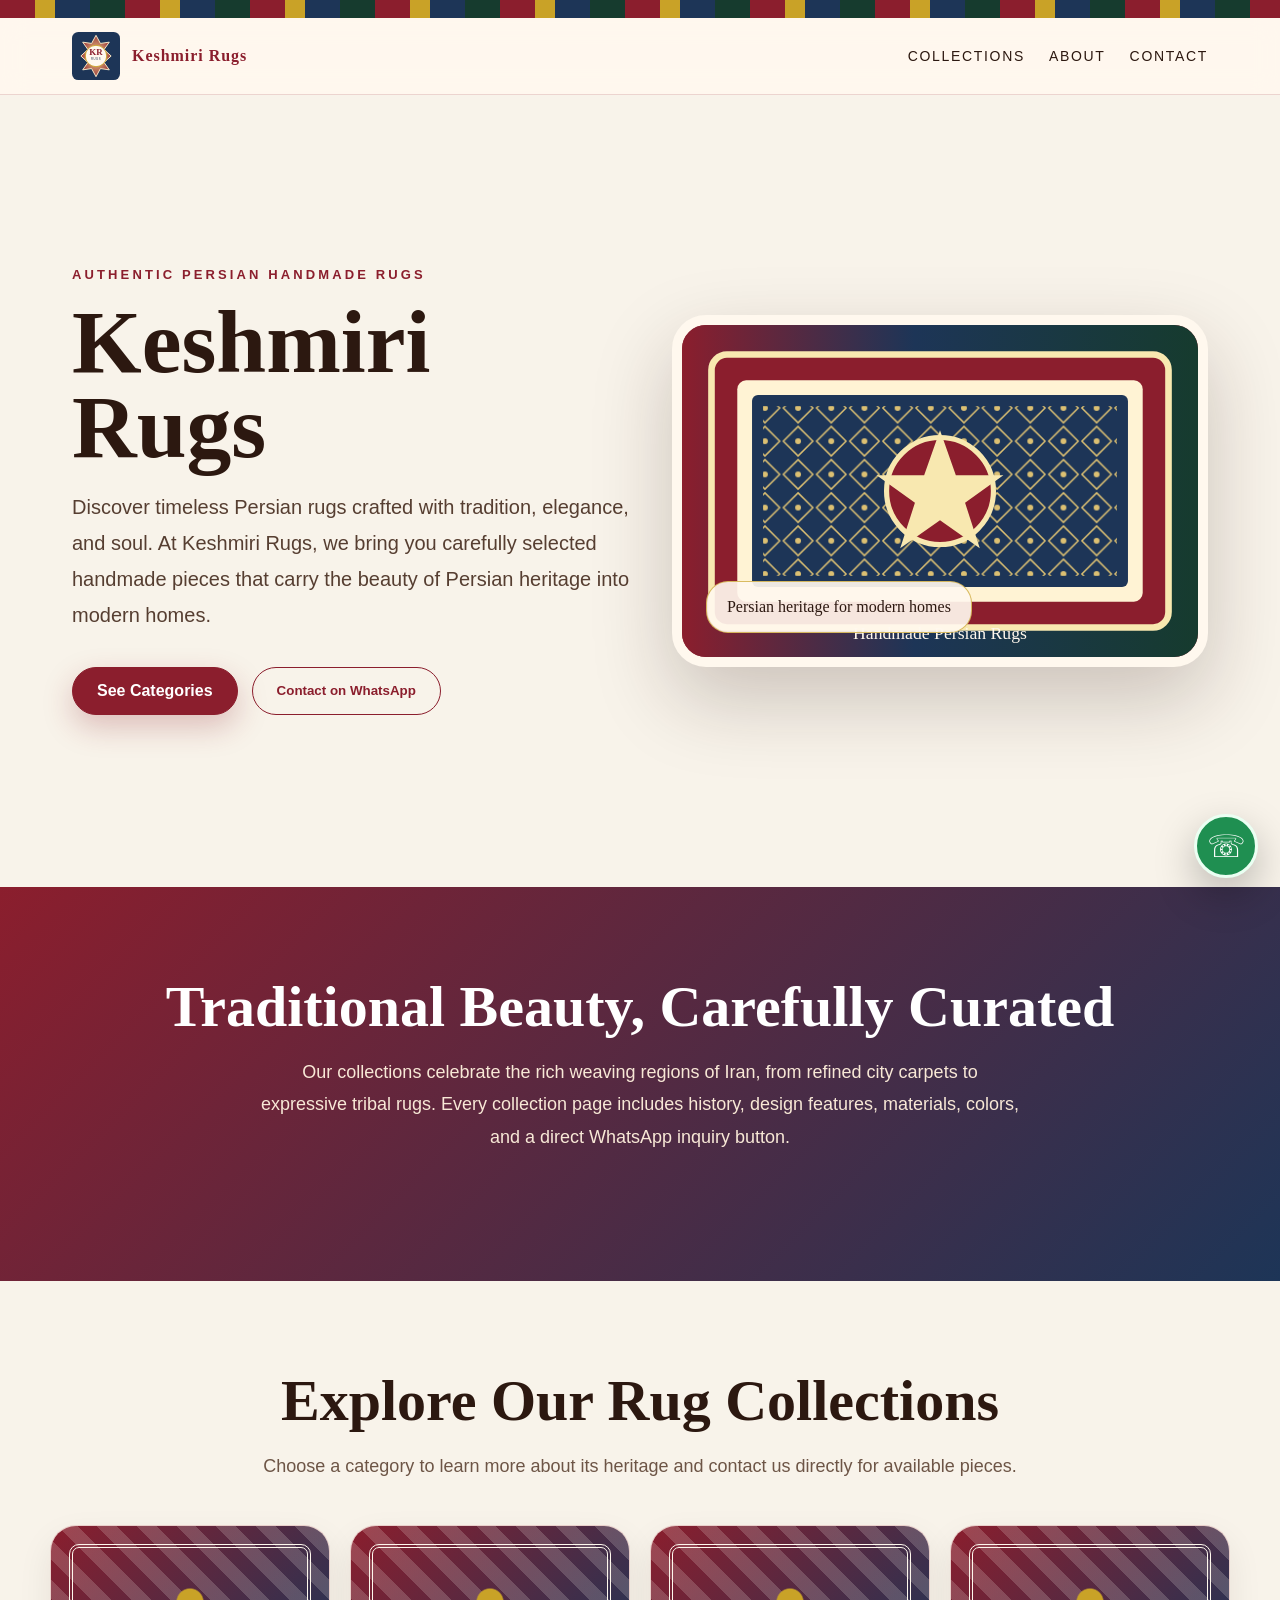
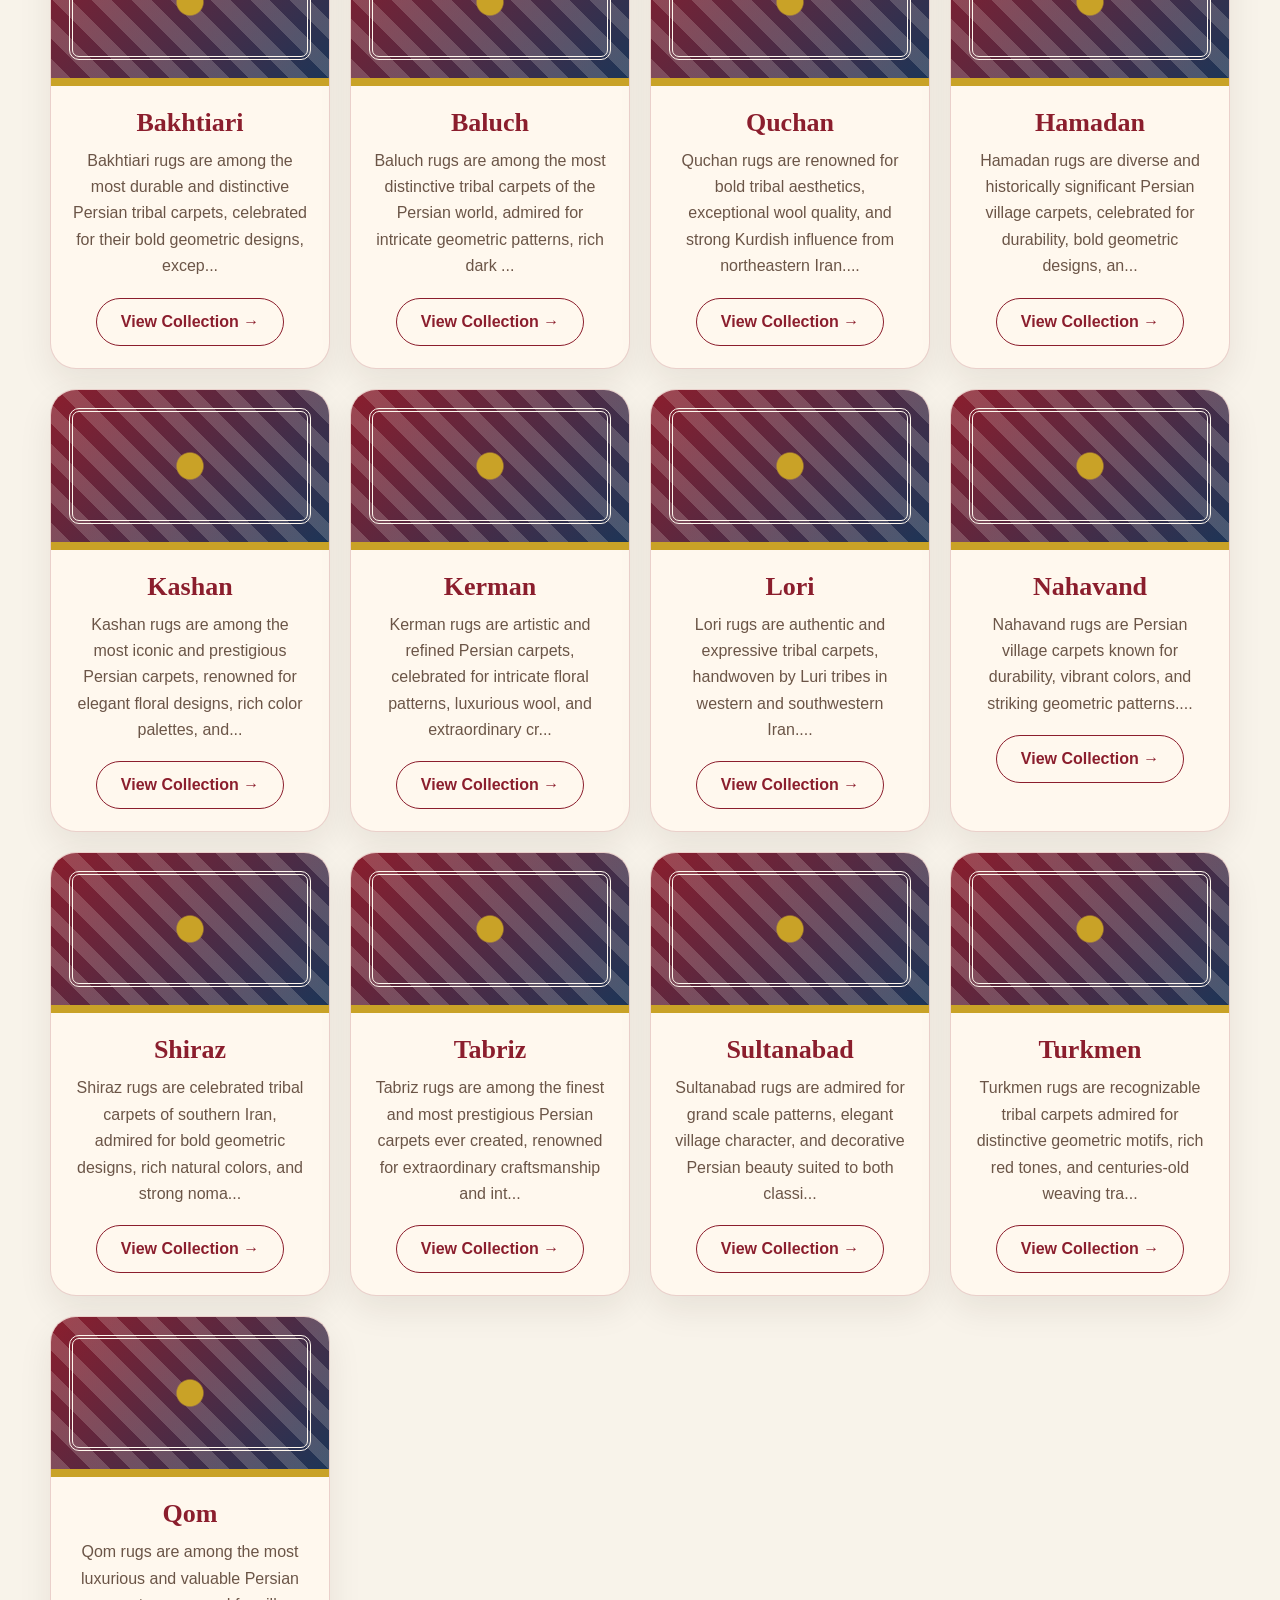
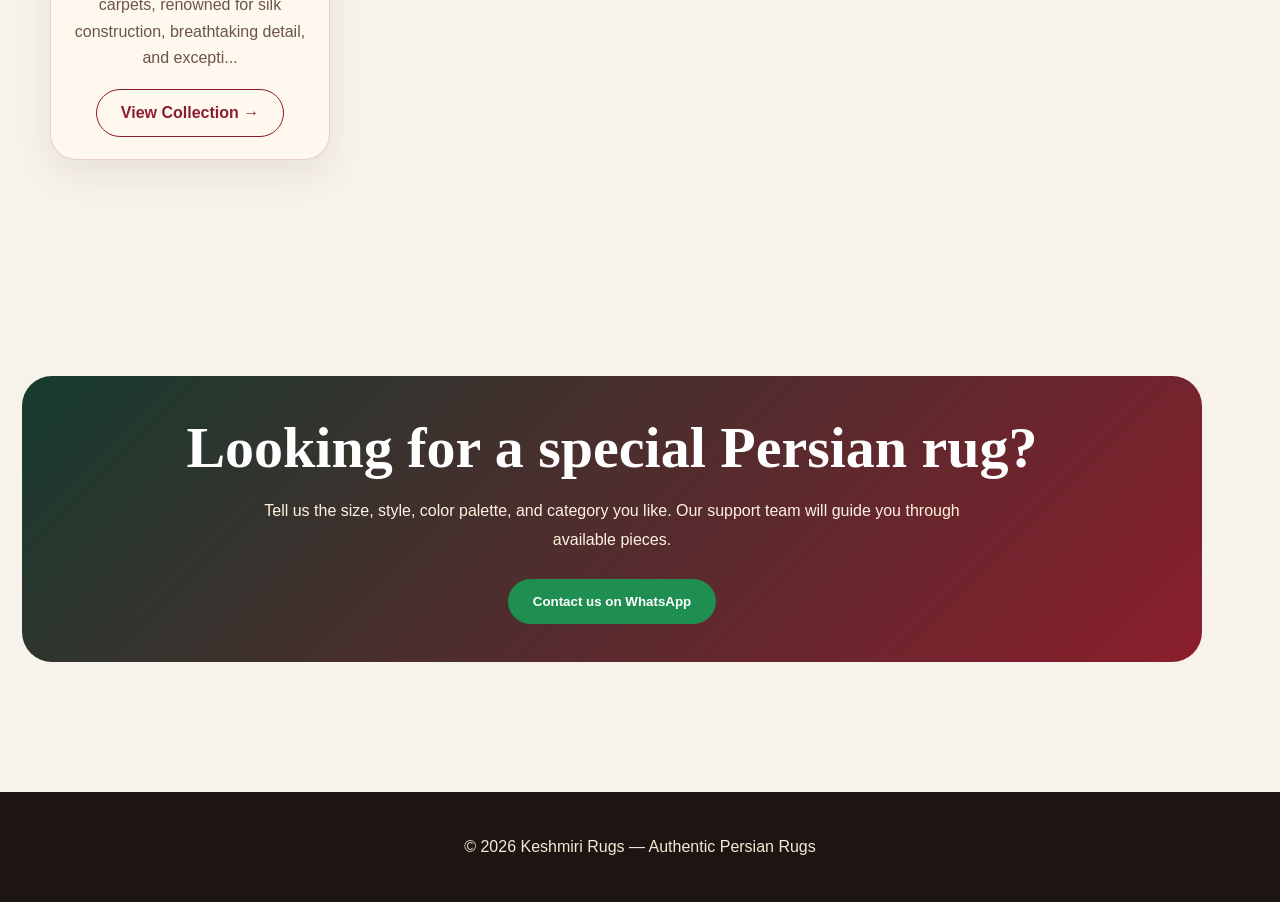
==== index.html @ 1ea9fee5 "Implement V1" ====
<!DOCTYPE html>
<html lang="en">
<head>
  <meta charset="UTF-8"><meta name="viewport" content="width=device-width, initial-scale=1.0">
  <title>Keshmiri Rugs | Authentic Persian Rugs</title>
  <meta name="description" content="Explore authentic Persian rugs by Keshmiri Rugs. Bakhtiari, Baluch, Quchan, Hamadan, Kashan, Kerman, Lori, Nahavand, Shiraz, Tabriz, Sultanabad, Turkmen and Qom collections.">
  <link rel="stylesheet" href="assets/style.css">
</head>
<body>
  <div class="pattern-strip"></div>
  <header class="topbar">
    <nav class="nav">
      <a class="brand" href="index.html"><img src="assets/logo.svg" alt="Keshmiri Rugs logo"><span>Keshmiri Rugs</span></a>
      <div class="menu"><a href="#collections">Collections</a><a href="#about">About</a><a href="#contact">Contact</a></div>
    </nav>
  </header>
  <main>
    <section class="hero">
      <div>
        <div class="eyebrow">Authentic Persian Handmade Rugs</div>
        <h1>Keshmiri Rugs</h1>
        <p>Discover timeless Persian rugs crafted with tradition, elegance, and soul. At Keshmiri Rugs, we bring you carefully selected handmade pieces that carry the beauty of Persian heritage into modern homes.</p>
        <div class="btns">
          <a class="btn primary" href="#collections">See Categories</a>
          <button class="btn secondary" data-whatsapp data-category="Persian Rugs">Contact on WhatsApp</button>
        </div>
      </div>
      <div class="hero-card">
        <img src="assets/hero-rug.svg" alt="Traditional Persian rug illustration">
        <div class="hero-badge">Persian heritage for modern homes</div>
      </div>
    </section>
    <section class="section dark" id="about">
      <div class="container center">
        <h2>Traditional Beauty, Carefully Curated</h2>
        <p class="lead">Our collections celebrate the rich weaving regions of Iran, from refined city carpets to expressive tribal rugs. Every collection page includes history, design features, materials, colors, and a direct WhatsApp inquiry button.</p>
      </div>
    </section>
    <section class="section" id="collections">
      <div class="container center">
        <h2>Explore Our Rug Collections</h2>
        <p class="lead">Choose a category to learn more about its heritage and contact us directly for available pieces.</p>
        <div class="grid">
          
    <article class="card">
      <div class="rug-thumb"></div>
      <div class="card-body">
        <h3>Bakhtiari</h3>
        <p>Bakhtiari rugs are among the most durable and distinctive Persian tribal carpets, celebrated for their bold geometric designs, excep...</p>
        <a class="btn secondary" href="categories/bakhtiari.html">View Collection →</a>
      </div>
    </article>
    <article class="card">
      <div class="rug-thumb"></div>
      <div class="card-body">
        <h3>Baluch</h3>
        <p>Baluch rugs are among the most distinctive tribal carpets of the Persian world, admired for intricate geometric patterns, rich dark ...</p>
        <a class="btn secondary" href="categories/baluch.html">View Collection →</a>
      </div>
    </article>
    <article class="card">
      <div class="rug-thumb"></div>
      <div class="card-body">
        <h3>Quchan</h3>
        <p>Quchan rugs are renowned for bold tribal aesthetics, exceptional wool quality, and strong Kurdish influence from northeastern Iran....</p>
        <a class="btn secondary" href="categories/quchan.html">View Collection →</a>
      </div>
    </article>
    <article class="card">
      <div class="rug-thumb"></div>
      <div class="card-body">
        <h3>Hamadan</h3>
        <p>Hamadan rugs are diverse and historically significant Persian village carpets, celebrated for durability, bold geometric designs, an...</p>
        <a class="btn secondary" href="categories/hamadan.html">View Collection →</a>
      </div>
    </article>
    <article class="card">
      <div class="rug-thumb"></div>
      <div class="card-body">
        <h3>Kashan</h3>
        <p>Kashan rugs are among the most iconic and prestigious Persian carpets, renowned for elegant floral designs, rich color palettes, and...</p>
        <a class="btn secondary" href="categories/kashan.html">View Collection →</a>
      </div>
    </article>
    <article class="card">
      <div class="rug-thumb"></div>
      <div class="card-body">
        <h3>Kerman</h3>
        <p>Kerman rugs are artistic and refined Persian carpets, celebrated for intricate floral patterns, luxurious wool, and extraordinary cr...</p>
        <a class="btn secondary" href="categories/kerman.html">View Collection →</a>
      </div>
    </article>
    <article class="card">
      <div class="rug-thumb"></div>
      <div class="card-body">
        <h3>Lori</h3>
        <p>Lori rugs are authentic and expressive tribal carpets, handwoven by Luri tribes in western and southwestern Iran....</p>
        <a class="btn secondary" href="categories/lori.html">View Collection →</a>
      </div>
    </article>
    <article class="card">
      <div class="rug-thumb"></div>
      <div class="card-body">
        <h3>Nahavand</h3>
        <p>Nahavand rugs are Persian village carpets known for durability, vibrant colors, and striking geometric patterns....</p>
        <a class="btn secondary" href="categories/nahavand.html">View Collection →</a>
      </div>
    </article>
    <article class="card">
      <div class="rug-thumb"></div>
      <div class="card-body">
        <h3>Shiraz</h3>
        <p>Shiraz rugs are celebrated tribal carpets of southern Iran, admired for bold geometric designs, rich natural colors, and strong noma...</p>
        <a class="btn secondary" href="categories/shiraz.html">View Collection →</a>
      </div>
    </article>
    <article class="card">
      <div class="rug-thumb"></div>
      <div class="card-body">
        <h3>Tabriz</h3>
        <p>Tabriz rugs are among the finest and most prestigious Persian carpets ever created, renowned for extraordinary craftsmanship and int...</p>
        <a class="btn secondary" href="categories/tabriz.html">View Collection →</a>
      </div>
    </article>
    <article class="card">
      <div class="rug-thumb"></div>
      <div class="card-body">
        <h3>Sultanabad</h3>
        <p>Sultanabad rugs are admired for grand scale patterns, elegant village character, and decorative Persian beauty suited to both classi...</p>
        <a class="btn secondary" href="categories/sultanabad.html">View Collection →</a>
      </div>
    </article>
    <article class="card">
      <div class="rug-thumb"></div>
      <div class="card-body">
        <h3>Turkmen</h3>
        <p>Turkmen rugs are recognizable tribal carpets admired for distinctive geometric motifs, rich red tones, and centuries-old weaving tra...</p>
        <a class="btn secondary" href="categories/turkmen.html">View Collection →</a>
      </div>
    </article>
    <article class="card">
      <div class="rug-thumb"></div>
      <div class="card-body">
        <h3>Qom</h3>
        <p>Qom rugs are among the most luxurious and valuable Persian carpets, renowned for silk construction, breathtaking detail, and excepti...</p>
        <a class="btn secondary" href="categories/qom.html">View Collection →</a>
      </div>
    </article>
        </div>
      </div>
    </section>
    <section class="section" id="contact">
      <div class="container cta">
        <h2>Looking for a special Persian rug?</h2>
        <p>Tell us the size, style, color palette, and category you like. Our support team will guide you through available pieces.</p>
        <button class="btn whatsapp" data-whatsapp data-category="Persian Rugs">Contact us on WhatsApp</button>
      </div>
    </section>
  </main>
  <footer class="footer">© 2026 Keshmiri Rugs — Authentic Persian Rugs</footer>
  <button class="floating-whatsapp" data-whatsapp data-category="Persian Rugs" aria-label="Contact on WhatsApp">☏</button>
  <script src="assets/script.js"></script>
</body>
</html>
---- assets/style.css ----
:root{
  --red:#8b1e2d; --navy:#1d3557; --gold:#c9a227; --ivory:#fff8ee;
  --cream:#f8f3ea; --green:#163b2e; --brown:#2c1810; --muted:#775e4b;
}
*{box-sizing:border-box}
html{scroll-behavior:smooth}
body{margin:0;font-family:Inter,Arial,sans-serif;background:var(--cream);color:var(--brown)}
a{text-decoration:none;color:inherit}
.topbar{position:sticky;top:0;z-index:10;background:rgba(255,248,238,.92);backdrop-filter:blur(12px);border-bottom:1px solid rgba(139,30,45,.16)}
.nav{max-width:1180px;margin:auto;display:flex;align-items:center;justify-content:space-between;padding:14px 22px}
.brand{display:flex;align-items:center;gap:12px;font-family:Georgia,serif;font-weight:700;letter-spacing:.06em;color:var(--red)}
.brand img{width:48px;height:48px}
.menu{display:flex;gap:24px;font-size:14px;text-transform:uppercase;letter-spacing:.12em}
.hero{min-height:88vh;display:grid;grid-template-columns:1.02fr .98fr;gap:42px;align-items:center;max-width:1180px;margin:auto;padding:70px 22px}
.eyebrow{color:var(--red);font-size:13px;font-weight:700;letter-spacing:.24em;text-transform:uppercase}
h1{font-family:Georgia,serif;font-size:clamp(48px,7vw,92px);line-height:.94;margin:18px 0;color:var(--brown)}
.hero p{font-size:20px;line-height:1.8;color:#563e31;max-width:620px}
.hero-card{position:relative;border-radius:34px;overflow:hidden;box-shadow:0 32px 80px rgba(44,24,16,.22);border:10px solid var(--ivory);background:var(--red)}
.hero-card img{display:block;width:100%;height:auto}
.hero-badge{position:absolute;left:24px;bottom:24px;background:rgba(255,248,238,.92);border:1px solid rgba(201,162,39,.7);border-radius:22px;padding:16px 20px;color:var(--brown);font-family:Georgia,serif}
.btns{display:flex;gap:14px;flex-wrap:wrap;margin-top:34px}
.btn{display:inline-flex;align-items:center;justify-content:center;padding:14px 24px;border-radius:999px;font-weight:700;border:1px solid var(--red);transition:.25s;cursor:pointer}
.btn.primary{background:var(--red);color:white;box-shadow:0 12px 30px rgba(139,30,45,.25)}
.btn.secondary{background:transparent;color:var(--red)}
.btn.whatsapp{background:#1f8f51;color:white;border-color:#1f8f51}
.btn:hover{transform:translateY(-2px)}
.section{padding:86px 22px}
.section.dark{background:linear-gradient(135deg,var(--red),var(--navy));color:white}
.container{max-width:1180px;margin:auto}
.center{text-align:center}
h2{font-family:Georgia,serif;font-size:clamp(34px,5vw,58px);margin:0 0 16px}
.lead{font-size:18px;line-height:1.8;color:#6d5546;max-width:760px;margin:0 auto 42px}
.dark .lead{color:#f8e8d6}
.grid{display:grid;grid-template-columns:repeat(4,1fr);gap:20px}
.card{background:var(--ivory);border:1px solid rgba(139,30,45,.18);border-radius:26px;overflow:hidden;box-shadow:0 14px 34px rgba(44,24,16,.08);transition:.25s}
.card:hover{transform:translateY(-5px);box-shadow:0 22px 50px rgba(44,24,16,.14)}
.rug-thumb{height:160px;background:
  radial-gradient(circle at 50% 50%, var(--gold) 0 8%, transparent 9%),
  repeating-linear-gradient(45deg, rgba(255,248,238,.18) 0 14px, transparent 14px 28px),
  linear-gradient(135deg,var(--red),var(--navy));border-bottom:8px solid var(--gold);position:relative}
.rug-thumb:before{content:"";position:absolute;inset:18px;border:4px double var(--ivory);border-radius:10px}
.card-body{padding:22px}
.card h3{font-family:Georgia,serif;font-size:26px;margin:0 0 10px;color:var(--red)}
.card p{color:#6b5547;line-height:1.65;margin:0 0 18px}
.pattern-strip{height:18px;background:repeating-linear-gradient(90deg,var(--red) 0 35px,var(--gold) 35px 55px,var(--navy) 55px 90px,var(--green) 90px 125px)}
.footer{background:#1c1512;color:#f8e8d6;padding:46px 22px;text-align:center}
.page-hero{background:linear-gradient(135deg,rgba(139,30,45,.98),rgba(29,53,87,.96));color:white;padding:70px 22px 50px}
.breadcrumb{font-size:13px;letter-spacing:.13em;text-transform:uppercase;color:#f8d986;margin-bottom:20px}
.page-title{max-width:980px;margin:auto}
.page-title h1{color:white;font-size:clamp(42px,7vw,78px)}
.page-title p{font-size:20px;line-height:1.8;color:#fff0d2}
.content{max-width:980px;margin:50px auto;padding:0 22px}
.info-box{background:var(--ivory);border:1px solid rgba(139,30,45,.18);border-radius:28px;padding:32px;margin-bottom:24px;box-shadow:0 16px 38px rgba(44,24,16,.08)}
.info-box h2{font-size:34px;color:var(--red)}
.info-box p{line-height:1.85;color:#5f493d;font-size:17px}
.info-box ul{columns:2;margin:18px 0 0;padding-left:22px;color:#4f392f;line-height:1.9}
.cta{background:linear-gradient(135deg,var(--green),var(--red));color:white;border-radius:30px;padding:38px;text-align:center;margin:44px 0}
.cta h2{color:white}
.cta p{max-width:720px;margin:0 auto 24px;color:#fff3df;line-height:1.8}
@media(max-width:920px){.hero{grid-template-columns:1fr}.grid{grid-template-columns:repeat(2,1fr)}.menu{display:none}.hero{padding-top:36px}}
@media(max-width:560px){.grid{grid-template-columns:1fr}.info-box ul{columns:1}.nav{padding:10px 16px}.brand img{width:40px;height:40px}}

.floating-whatsapp{position:fixed;right:22px;bottom:22px;z-index:50;width:64px;height:64px;border-radius:50%;background:#1f8f51;color:white;display:flex;align-items:center;justify-content:center;font-size:31px;box-shadow:0 16px 40px rgba(0,0,0,.25);border:3px solid #eafff2;transition:.25s;cursor:pointer}
.floating-whatsapp:hover{transform:translateY(-4px) scale(1.03)}
@media(max-width:560px){.floating-whatsapp{width:58px;height:58px;right:16px;bottom:16px}}
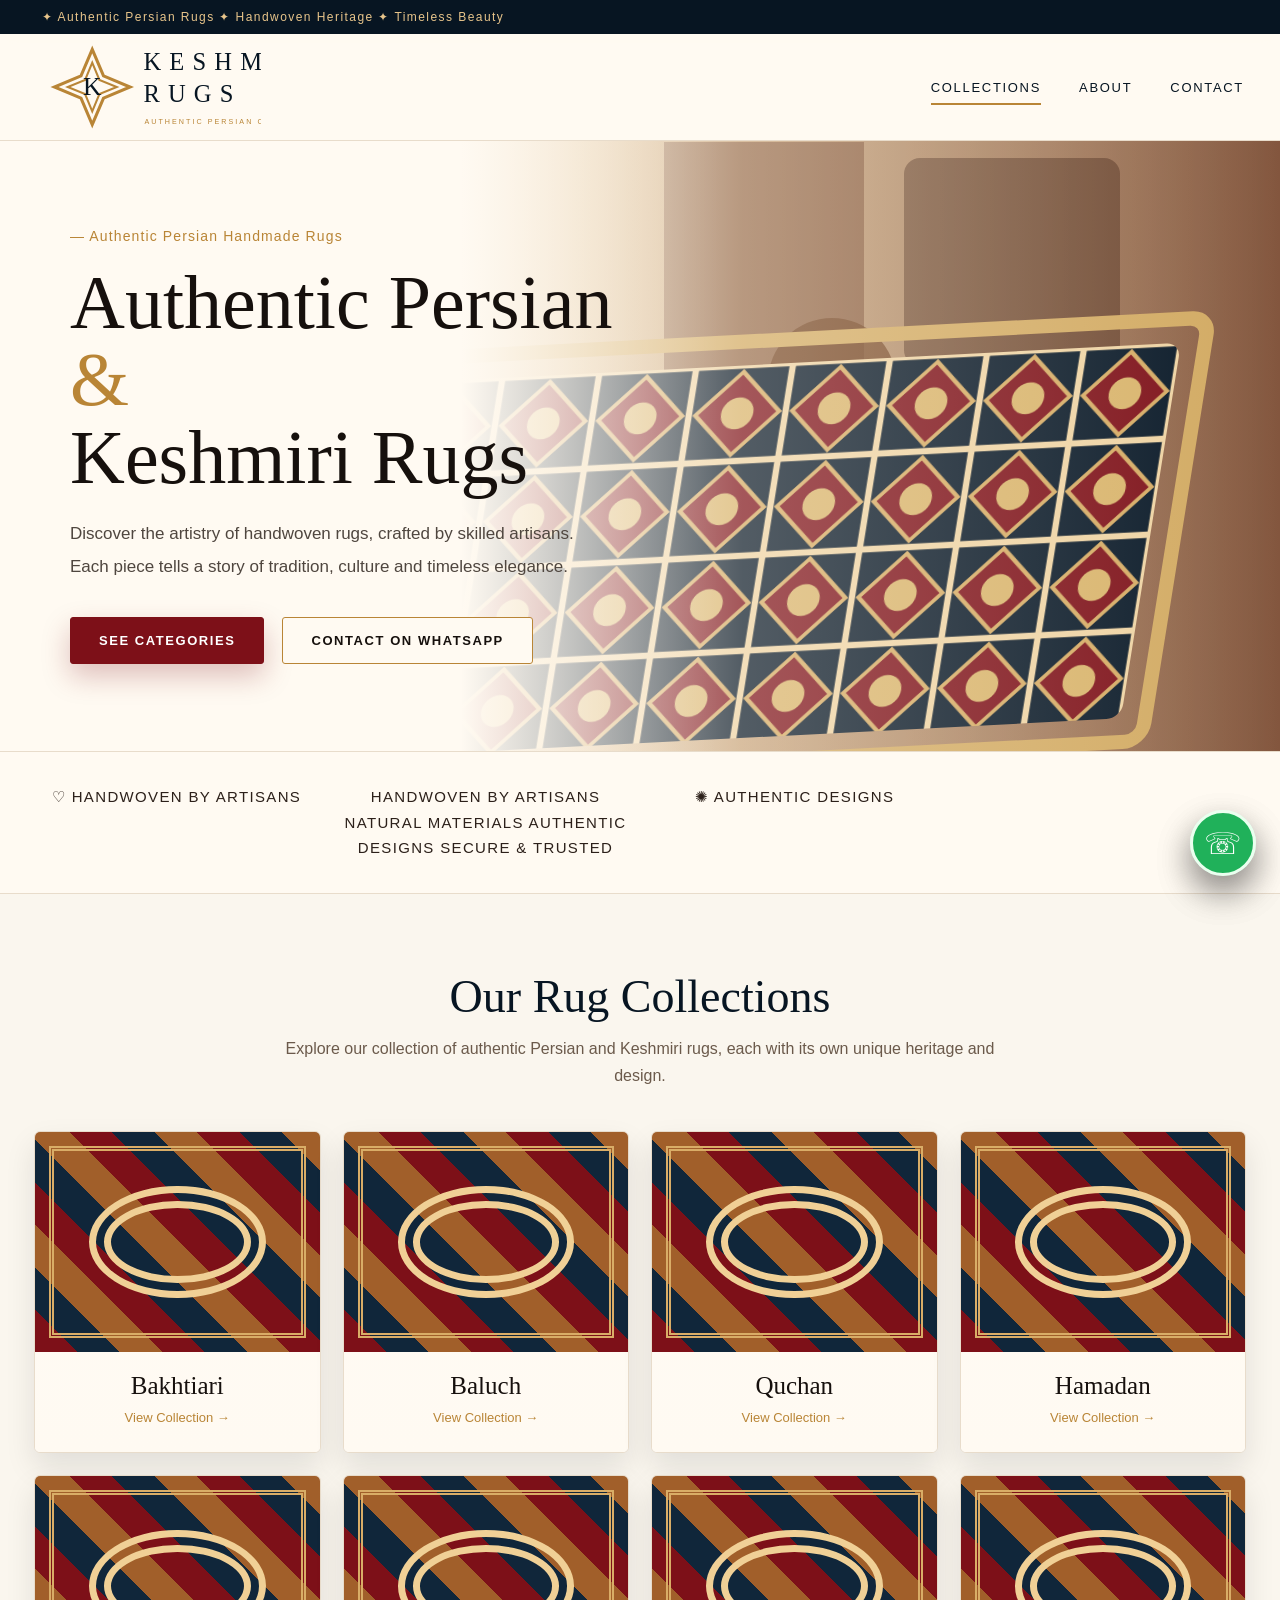
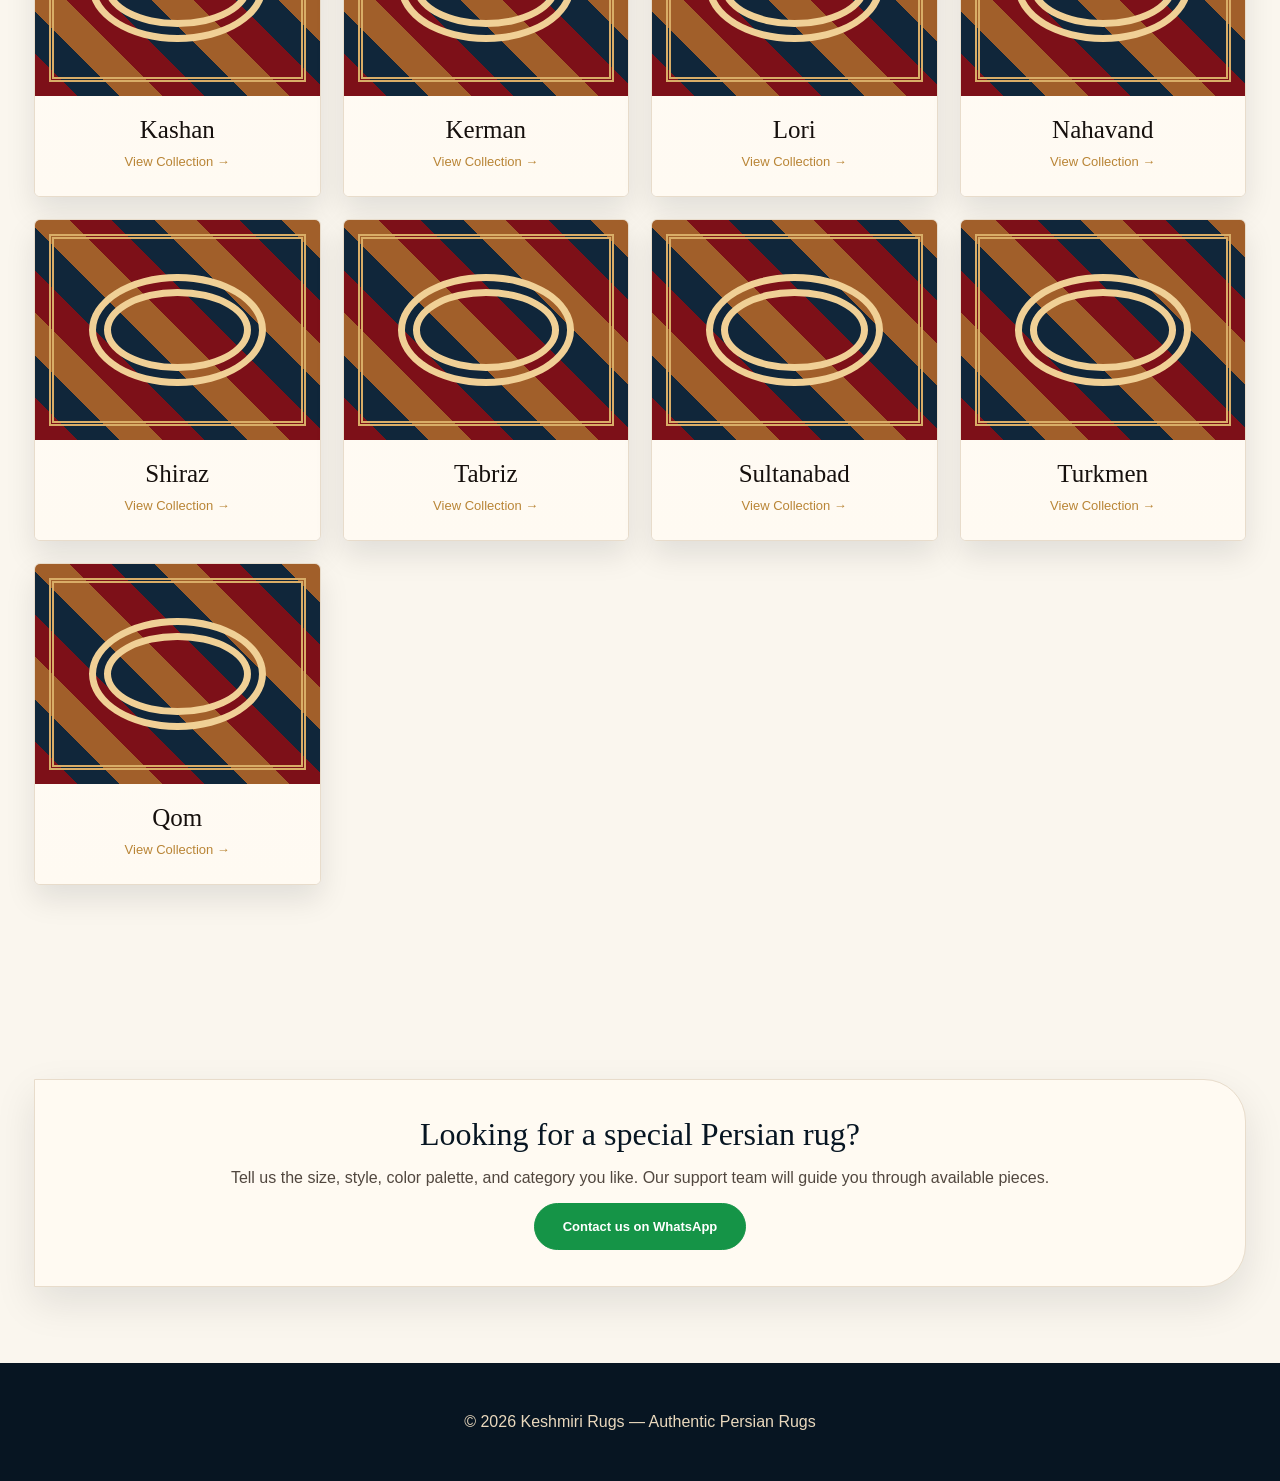
==== commit 58bc71a2: "Implement V2" ====
--- a/index.html
+++ b/index.html
@@ -18,8 +18,8 @@
     <section class="hero">
       <div>
         <div class="eyebrow">Authentic Persian Handmade Rugs</div>
-        <h1>Keshmiri Rugs</h1>
-        <p>Discover timeless Persian rugs crafted with tradition, elegance, and soul. At Keshmiri Rugs, we bring you carefully selected handmade pieces that carry the beauty of Persian heritage into modern homes.</p>
+        <h1>Authentic Persian <span style="color:#b98536">&</span><br>Keshmiri Rugs</h1>
+        <p>Discover the artistry of handwoven rugs, crafted by skilled artisans. Each piece tells a story of tradition, culture and timeless elegance.</p>
         <div class="btns">
           <a class="btn primary" href="#collections">See Categories</a>
           <button class="btn secondary" data-whatsapp data-category="Persian Rugs">Contact on WhatsApp</button>
@@ -32,14 +32,14 @@
     </section>
     <section class="section dark" id="about">
       <div class="container center">
-        <h2>Traditional Beauty, Carefully Curated</h2>
-        <p class="lead">Our collections celebrate the rich weaving regions of Iran, from refined city carpets to expressive tribal rugs. Every collection page includes history, design features, materials, colors, and a direct WhatsApp inquiry button.</p>
+        <h2></h2>
+        <p class="lead">Handwoven by artisans     Natural materials     Authentic designs     Secure & trusted</p>
       </div>
     </section>
     <section class="section" id="collections">
       <div class="container center">
-        <h2>Explore Our Rug Collections</h2>
-        <p class="lead">Choose a category to learn more about its heritage and contact us directly for available pieces.</p>
+        <h2>Our Rug Collections</h2>
+        <p class="lead">Explore our collection of authentic Persian and Keshmiri rugs, each with its own unique heritage and design.</p>
         <div class="grid">
           
     <article class="card">
@@ -157,8 +157,8 @@
       </div>
     </section>
   </main>
+  <button class="floating-whatsapp" data-whatsapp data-category="Persian Rugs" aria-label="Contact on WhatsApp"></button>
   <footer class="footer">© 2026 Keshmiri Rugs — Authentic Persian Rugs</footer>
-  <button class="floating-whatsapp" data-whatsapp data-category="Persian Rugs" aria-label="Contact on WhatsApp">☏</button>
   <script src="assets/script.js"></script>
 </body>
 </html>
--- a/assets/style.css
+++ b/assets/style.css
@@ -1,66 +1,13 @@
 
-:root{
-  --red:#8b1e2d; --navy:#1d3557; --gold:#c9a227; --ivory:#fff8ee;
-  --cream:#f8f3ea; --green:#163b2e; --brown:#2c1810; --muted:#775e4b;
-}
-*{box-sizing:border-box}
-html{scroll-behavior:smooth}
-body{margin:0;font-family:Inter,Arial,sans-serif;background:var(--cream);color:var(--brown)}
-a{text-decoration:none;color:inherit}
-.topbar{position:sticky;top:0;z-index:10;background:rgba(255,248,238,.92);backdrop-filter:blur(12px);border-bottom:1px solid rgba(139,30,45,.16)}
-.nav{max-width:1180px;margin:auto;display:flex;align-items:center;justify-content:space-between;padding:14px 22px}
-.brand{display:flex;align-items:center;gap:12px;font-family:Georgia,serif;font-weight:700;letter-spacing:.06em;color:var(--red)}
-.brand img{width:48px;height:48px}
-.menu{display:flex;gap:24px;font-size:14px;text-transform:uppercase;letter-spacing:.12em}
-.hero{min-height:88vh;display:grid;grid-template-columns:1.02fr .98fr;gap:42px;align-items:center;max-width:1180px;margin:auto;padding:70px 22px}
-.eyebrow{color:var(--red);font-size:13px;font-weight:700;letter-spacing:.24em;text-transform:uppercase}
-h1{font-family:Georgia,serif;font-size:clamp(48px,7vw,92px);line-height:.94;margin:18px 0;color:var(--brown)}
-.hero p{font-size:20px;line-height:1.8;color:#563e31;max-width:620px}
-.hero-card{position:relative;border-radius:34px;overflow:hidden;box-shadow:0 32px 80px rgba(44,24,16,.22);border:10px solid var(--ivory);background:var(--red)}
-.hero-card img{display:block;width:100%;height:auto}
-.hero-badge{position:absolute;left:24px;bottom:24px;background:rgba(255,248,238,.92);border:1px solid rgba(201,162,39,.7);border-radius:22px;padding:16px 20px;color:var(--brown);font-family:Georgia,serif}
-.btns{display:flex;gap:14px;flex-wrap:wrap;margin-top:34px}
-.btn{display:inline-flex;align-items:center;justify-content:center;padding:14px 24px;border-radius:999px;font-weight:700;border:1px solid var(--red);transition:.25s;cursor:pointer}
-.btn.primary{background:var(--red);color:white;box-shadow:0 12px 30px rgba(139,30,45,.25)}
-.btn.secondary{background:transparent;color:var(--red)}
-.btn.whatsapp{background:#1f8f51;color:white;border-color:#1f8f51}
-.btn:hover{transform:translateY(-2px)}
-.section{padding:86px 22px}
-.section.dark{background:linear-gradient(135deg,var(--red),var(--navy));color:white}
-.container{max-width:1180px;margin:auto}
-.center{text-align:center}
-h2{font-family:Georgia,serif;font-size:clamp(34px,5vw,58px);margin:0 0 16px}
-.lead{font-size:18px;line-height:1.8;color:#6d5546;max-width:760px;margin:0 auto 42px}
-.dark .lead{color:#f8e8d6}
-.grid{display:grid;grid-template-columns:repeat(4,1fr);gap:20px}
-.card{background:var(--ivory);border:1px solid rgba(139,30,45,.18);border-radius:26px;overflow:hidden;box-shadow:0 14px 34px rgba(44,24,16,.08);transition:.25s}
-.card:hover{transform:translateY(-5px);box-shadow:0 22px 50px rgba(44,24,16,.14)}
-.rug-thumb{height:160px;background:
-  radial-gradient(circle at 50% 50%, var(--gold) 0 8%, transparent 9%),
-  repeating-linear-gradient(45deg, rgba(255,248,238,.18) 0 14px, transparent 14px 28px),
-  linear-gradient(135deg,var(--red),var(--navy));border-bottom:8px solid var(--gold);position:relative}
-.rug-thumb:before{content:"";position:absolute;inset:18px;border:4px double var(--ivory);border-radius:10px}
-.card-body{padding:22px}
-.card h3{font-family:Georgia,serif;font-size:26px;margin:0 0 10px;color:var(--red)}
-.card p{color:#6b5547;line-height:1.65;margin:0 0 18px}
-.pattern-strip{height:18px;background:repeating-linear-gradient(90deg,var(--red) 0 35px,var(--gold) 35px 55px,var(--navy) 55px 90px,var(--green) 90px 125px)}
-.footer{background:#1c1512;color:#f8e8d6;padding:46px 22px;text-align:center}
-.page-hero{background:linear-gradient(135deg,rgba(139,30,45,.98),rgba(29,53,87,.96));color:white;padding:70px 22px 50px}
-.breadcrumb{font-size:13px;letter-spacing:.13em;text-transform:uppercase;color:#f8d986;margin-bottom:20px}
-.page-title{max-width:980px;margin:auto}
-.page-title h1{color:white;font-size:clamp(42px,7vw,78px)}
-.page-title p{font-size:20px;line-height:1.8;color:#fff0d2}
-.content{max-width:980px;margin:50px auto;padding:0 22px}
-.info-box{background:var(--ivory);border:1px solid rgba(139,30,45,.18);border-radius:28px;padding:32px;margin-bottom:24px;box-shadow:0 16px 38px rgba(44,24,16,.08)}
-.info-box h2{font-size:34px;color:var(--red)}
-.info-box p{line-height:1.85;color:#5f493d;font-size:17px}
-.info-box ul{columns:2;margin:18px 0 0;padding-left:22px;color:#4f392f;line-height:1.9}
-.cta{background:linear-gradient(135deg,var(--green),var(--red));color:white;border-radius:30px;padding:38px;text-align:center;margin:44px 0}
-.cta h2{color:white}
-.cta p{max-width:720px;margin:0 auto 24px;color:#fff3df;line-height:1.8}
-@media(max-width:920px){.hero{grid-template-columns:1fr}.grid{grid-template-columns:repeat(2,1fr)}.menu{display:none}.hero{padding-top:36px}}
-@media(max-width:560px){.grid{grid-template-columns:1fr}.info-box ul{columns:1}.nav{padding:10px 16px}.brand img{width:40px;height:40px}}
+:root{--ink:#071522;--gold:#b98536;--cream:#faf6ee;--paper:#fffaf2;--red:#7d1018;--line:#e8dccb;--muted:#6b5a4b;--green:#159447}*{box-sizing:border-box}html{scroll-behavior:smooth}body{margin:0;background:var(--cream);font-family:Inter,Arial,sans-serif;color:var(--ink)}a{text-decoration:none;color:inherit}.pattern-strip{height:34px;background:#071522;color:#e8c58b;display:flex;align-items:center;padding:0 42px;font-size:12px;letter-spacing:.12em}.pattern-strip:before{content:'✦ Authentic Persian Rugs  ✦  Handwoven Heritage  ✦  Timeless Beauty'}
+.topbar{position:sticky;top:0;z-index:10;background:rgba(255,250,242,.96);border-bottom:1px solid var(--line);backdrop-filter:blur(10px)}.nav{max-width:1320px;margin:auto;height:106px;padding:0 36px;display:flex;align-items:center;justify-content:space-between}.brand{display:flex;align-items:center;gap:12px}.brand img{width:210px;height:auto}.brand span{display:none}.menu{display:flex;gap:38px;text-transform:uppercase;font-size:13px;letter-spacing:.13em}.menu a{position:relative}.menu a:hover{color:var(--gold)}.menu a:first-child:after{content:'';position:absolute;left:0;right:0;bottom:-10px;height:2px;background:var(--gold)}
+.hero{min-height:610px;display:grid;grid-template-columns:1fr 1.15fr;align-items:center;gap:0;max-width:none;margin:0;padding:0 0 0 70px;background:linear-gradient(90deg,#fffaf2 0%,#fffaf2 36%,rgba(255,250,242,.3) 58%,rgba(255,250,242,0) 100%),url('hero-rug.svg') center/cover no-repeat}.eyebrow,.subtitle{color:var(--gold);font-size:14px;letter-spacing:.08em}.eyebrow:before{content:'— ';}.hero h1,h1{font-family:Georgia,serif;font-size:clamp(48px,6vw,76px);line-height:1.02;margin:20px 0 22px;color:#16100d;font-weight:400}.hero h1:after{content:''}.hero p,.intro{font-size:17px;line-height:1.9;color:#4f463f;max-width:540px}.hero-card{display:none}.btns{display:flex;gap:18px;margin-top:34px}.btn{display:inline-flex;align-items:center;justify-content:center;border:1px solid var(--gold);background:transparent;color:#16100d;padding:15px 28px;border-radius:3px;text-transform:uppercase;font-size:13px;letter-spacing:.12em;font-weight:700;cursor:pointer;transition:.25s}.btn.primary{background:var(--red);border-color:var(--red);color:#fff;box-shadow:0 12px 28px rgba(125,16,24,.25)}.btn.secondary{background:#fffaf2;color:#16100d}.btn.whatsapp{background:var(--green);border-color:var(--green);color:white;border-radius:30px;text-transform:none;letter-spacing:0}.btn:hover{transform:translateY(-2px)}
+.section{padding:76px 34px}.section.dark{background:#fffaf2;border-top:1px solid var(--line);border-bottom:1px solid var(--line);color:var(--ink);padding:32px 34px}.section.dark .container{display:grid;grid-template-columns:repeat(4,1fr);gap:24px;max-width:1260px}.section.dark h2{display:none}.section.dark .lead{display:contents}.section.dark .lead:before{content:'♡  Handwoven by Artisans';}.section.dark .lead:after{content:'✺  Authentic Designs';}.section.dark .lead,.section.dark .lead:before,.section.dark .lead:after{font-size:15px;color:#2c201a;text-transform:uppercase;letter-spacing:.09em}.container{max-width:1260px;margin:auto}.center{text-align:center}h2{font-family:Georgia,serif;font-size:clamp(34px,4vw,46px);font-weight:400;margin:0 0 12px}.lead{color:var(--muted);line-height:1.7;max-width:720px;margin:0 auto 42px}.grid{display:grid;grid-template-columns:repeat(4,1fr);gap:22px}.card{background:white;border:1px solid var(--line);box-shadow:0 14px 30px rgba(7,21,34,.10);overflow:hidden;border-radius:6px;transition:.25s}.card:hover{transform:translateY(-5px)}.rug-thumb{height:220px;background:repeating-linear-gradient(45deg,#7d1018 0 30px,#10263a 30px 60px,#a15f2a 60px 90px);position:relative}.rug-thumb:before{content:'';position:absolute;inset:14px;border:5px double #d9ad67}.rug-thumb:after{content:'';position:absolute;inset:54px;border-radius:50%;border:22px double #f0d096}.card-body{padding:20px;background:linear-gradient(#fffaf2ee,#fffaf2)}.card h3{font-family:Georgia,serif;font-size:25px;font-weight:400;margin:0 0 8px;color:#16100d}.card p{display:none}.card .btn{border:0;padding:0;color:var(--gold);background:none;text-transform:none;letter-spacing:0;font-weight:400}.footer{background:#071522;color:#e9d8bd;padding:50px;text-align:center}.page-hero{padding:80px 44px;background:linear-gradient(135deg,#071522,#18304a);color:white}.breadcrumb{color:#d6ad6a;text-transform:uppercase;letter-spacing:.12em;font-size:13px}.page-title{max-width:980px;margin:auto}.page-title h1{color:white;font-size:clamp(48px,6vw,72px)}.page-title p{font-size:19px;color:#efe0c8}.content{max-width:980px;margin:50px auto;padding:0 24px}.info-box{background:white;border:1px solid var(--line);padding:34px;margin-bottom:22px;box-shadow:0 12px 30px rgba(7,21,34,.08);border-radius:4px}.info-box h2{font-size:32px;color:var(--red)}.info-box p{line-height:1.85;color:#51473f;font-size:17px}.info-box ul{columns:2;line-height:1.9;color:#51473f}.cta{background:#fffaf2;border:1px solid var(--line);box-shadow:0 16px 40px rgba(7,21,34,.10);border-radius:0 42px 42px 0;padding:36px;text-align:center;margin-top:42px}.cta h2{font-size:32px}.cta p{color:#51473f}.floating-whatsapp{position:fixed;right:24px;bottom:24px;background:#20b15a;color:white;width:66px;height:66px;border-radius:50%;display:grid;place-items:center;font-size:30px;box-shadow:0 16px 34px #0004;z-index:30;border:3px solid #eaffef}.floating-whatsapp:before{content:'☏'}@media(max-width:900px){.menu{display:none}.nav{height:86px;padding:0 18px}.brand img{width:170px}.hero{grid-template-columns:1fr;padding:60px 24px;background:linear-gradient(90deg,rgba(255,250,242,.94),rgba(255,250,242,.78)),url('hero-rug.svg') center/cover}.grid{grid-template-columns:repeat(2,1fr)}.section.dark .container{grid-template-columns:1fr 1fr}}@media(max-width:560px){.pattern-strip{display:none}.grid,.section.dark .container{grid-template-columns:1fr}.hero h1{font-size:46px}.btns{flex-direction:column}.section{padding:50px 20px}.info-box ul{columns:1}}
 
-.floating-whatsapp{position:fixed;right:22px;bottom:22px;z-index:50;width:64px;height:64px;border-radius:50%;background:#1f8f51;color:white;display:flex;align-items:center;justify-content:center;font-size:31px;box-shadow:0 16px 40px rgba(0,0,0,.25);border:3px solid #eafff2;transition:.25s;cursor:pointer}
-.floating-whatsapp:hover{transform:translateY(-4px) scale(1.03)}
-@media(max-width:560px){.floating-whatsapp{width:58px;height:58px;right:16px;bottom:16px}}
+/* --- Final requested edits: correct brand, hover summaries, compact collection pages --- */
+.brand img{width:225px;max-width:48vw}.brand span{display:none!important}
+.card{position:relative}.card-body{position:relative;min-height:100px}.card p{display:block!important;position:absolute;left:0;right:0;bottom:0;min-height:100%;padding:18px 20px;margin:0;background:rgba(255,250,242,.96);color:#45372e;line-height:1.55;font-size:14px;opacity:0;transform:translateY(16px);transition:.28s ease;border-top:1px solid var(--line)}
+.card:hover p{opacity:1;transform:translateY(0)}.card:hover .card-body h3,.card:hover .card-body .btn{opacity:.12}.card .btn.secondary:after{content:'  '} 
+.page-hero.collection-hero{padding:0;background:linear-gradient(90deg,#071522 0%,#071522 45%,#11263a 100%);overflow:hidden}.collection-hero-inner{max-width:1320px;margin:auto;display:grid;grid-template-columns:1fr 470px;gap:54px;align-items:center;padding:70px 44px}.collection-hero h1{font-family:Georgia,serif;font-weight:400;font-size:clamp(48px,6vw,76px);line-height:1;margin:12px 0 18px;color:white}.collection-hero p{font-size:18px;line-height:1.75;color:#efe0c8;max-width:760px}.hero-rug-panel{height:420px;border:10px solid #fff7e8;border-radius:6px;background:repeating-linear-gradient(45deg,#7d1018 0 32px,#10263a 32px 64px,#a15f2a 64px 96px);position:relative;box-shadow:0 28px 70px rgba(0,0,0,.28);transform:rotate(2deg)}.hero-rug-panel:before{content:'';position:absolute;inset:22px;border:7px double #d9ad67}.hero-rug-panel:after{content:'';position:absolute;inset:86px;border-radius:50%;border:28px double #f0d096;background:rgba(125,16,24,.35)}
+.collection-content{max-width:1180px;margin:0 auto;padding:54px 24px 80px}.intro-panel{display:grid;grid-template-columns:1.2fr .8fr;gap:34px;align-items:start;margin-bottom:36px}.story-card{background:#fffaf2;border:1px solid var(--line);padding:36px;border-radius:4px;box-shadow:0 14px 35px rgba(7,21,34,.08)}.story-card h2,.compact-section h2{font-family:Georgia,serif;font-weight:400;color:var(--red);font-size:34px;margin:0 0 14px}.story-card p,.compact-section p{line-height:1.82;color:#51473f;font-size:17px}.quick-panel{background:#071522;color:#f4e7d2;padding:30px;border-radius:4px;box-shadow:0 14px 35px rgba(7,21,34,.16);position:sticky;top:128px}.quick-panel h3{font-family:Georgia,serif;font-size:28px;font-weight:400;margin:0 0 20px;color:white}.quick-list{display:grid;gap:12px}.quick-list span{display:block;border-bottom:1px solid rgba(217,173,103,.35);padding-bottom:11px;color:#e6d4b7}.compact-grid{display:grid;grid-template-columns:1fr 1fr;gap:24px}.compact-section{background:white;border:1px solid var(--line);padding:30px;border-radius:4px;box-shadow:0 12px 28px rgba(7,21,34,.07)}.chips{display:flex;flex-wrap:wrap;gap:10px;margin-top:18px}.chip{padding:9px 13px;border:1px solid #d9c7ad;background:#fffaf2;border-radius:999px;color:#4b3d33;font-size:14px}.collection-cta{margin-top:34px;background:linear-gradient(135deg,#fffaf2,#f2dfbd);border:1px solid var(--line);display:grid;grid-template-columns:1fr auto;align-items:center;gap:24px;padding:34px 38px;border-radius:0 44px 44px 0;box-shadow:0 18px 45px rgba(7,21,34,.11)}.collection-cta h2{font-family:Georgia,serif;font-weight:400;font-size:32px;margin:0 0 8px}.collection-cta p{margin:0;color:#5b5148;line-height:1.6}.content>.info-box,.content>.cta{display:none}
+@media(max-width:900px){.collection-hero-inner,.intro-panel,.compact-grid,.collection-cta{grid-template-columns:1fr}.hero-rug-panel{height:280px}.quick-panel{position:static}.collection-cta{border-radius:4px}.card p{position:static;opacity:1;transform:none;font-size:13px;padding:0;background:transparent;border:0;margin:8px 0 12px}.card:hover .card-body h3,.card:hover .card-body .btn{opacity:1}}
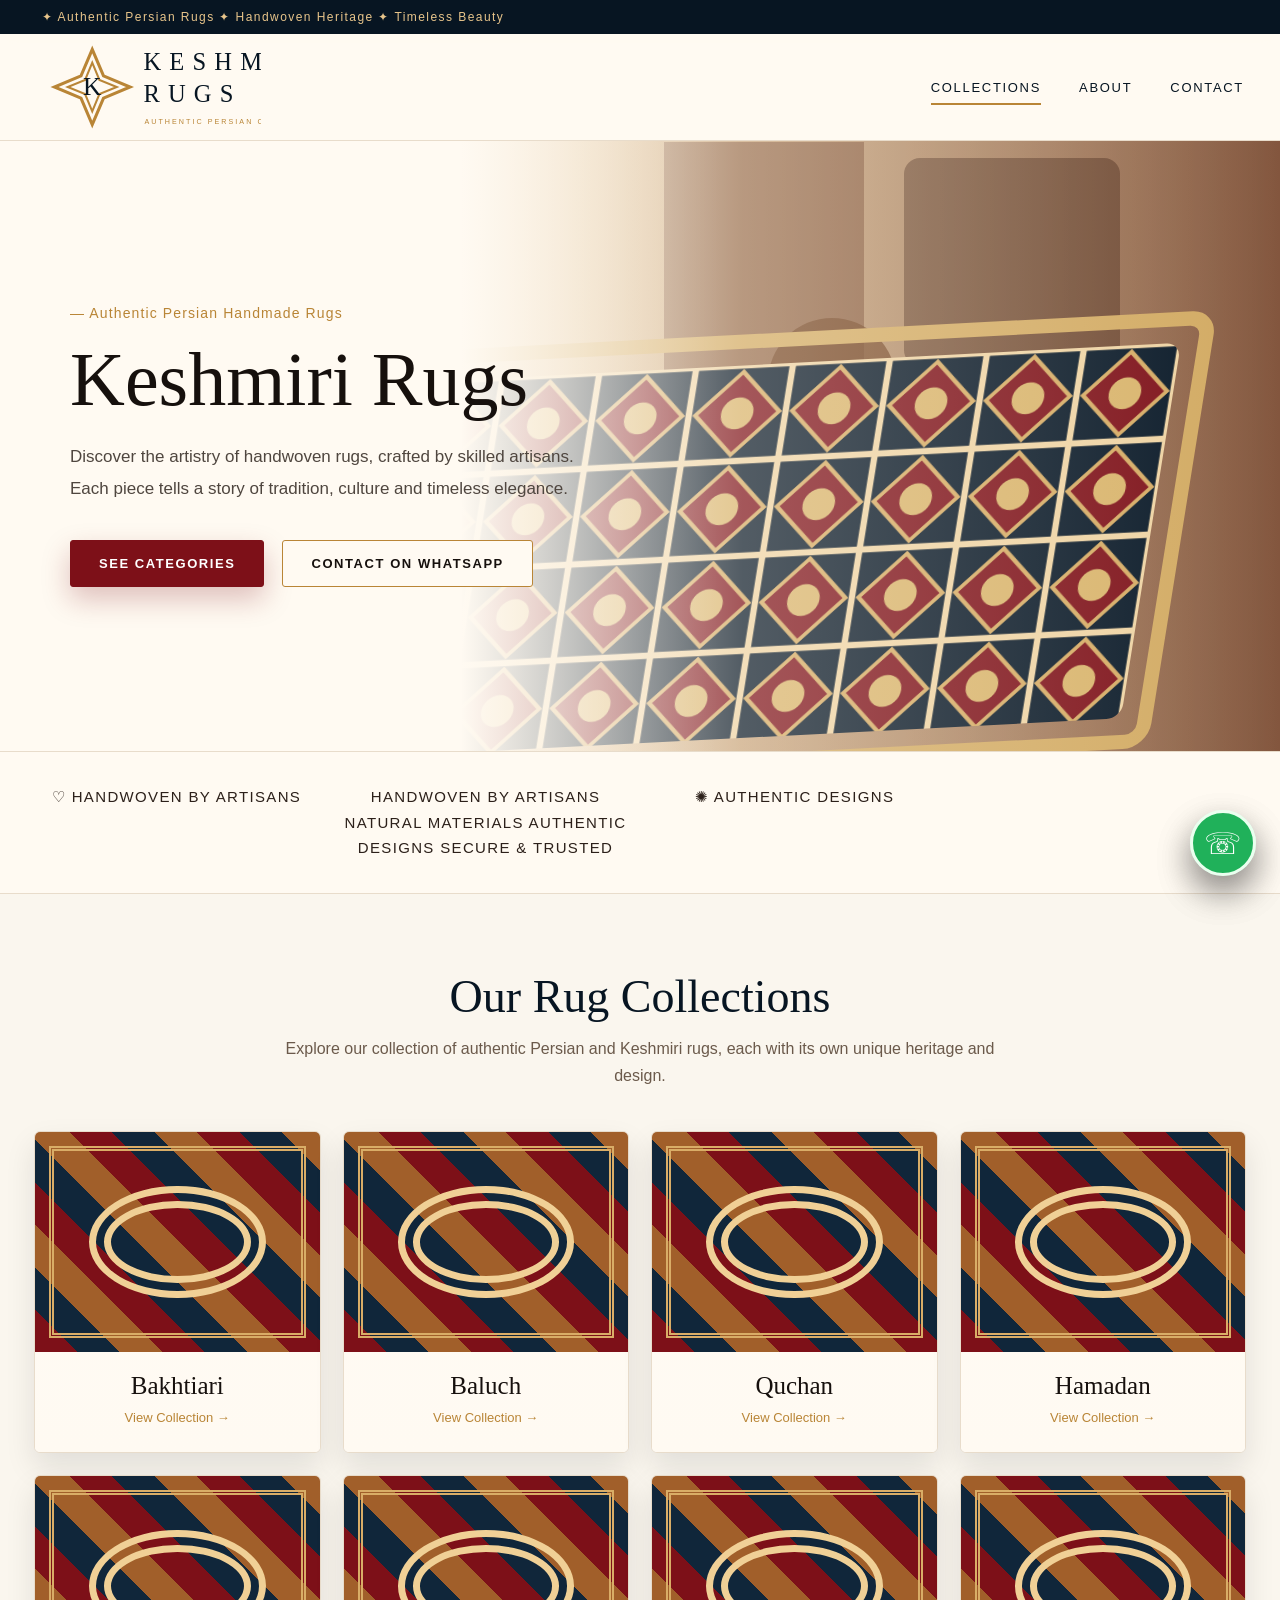
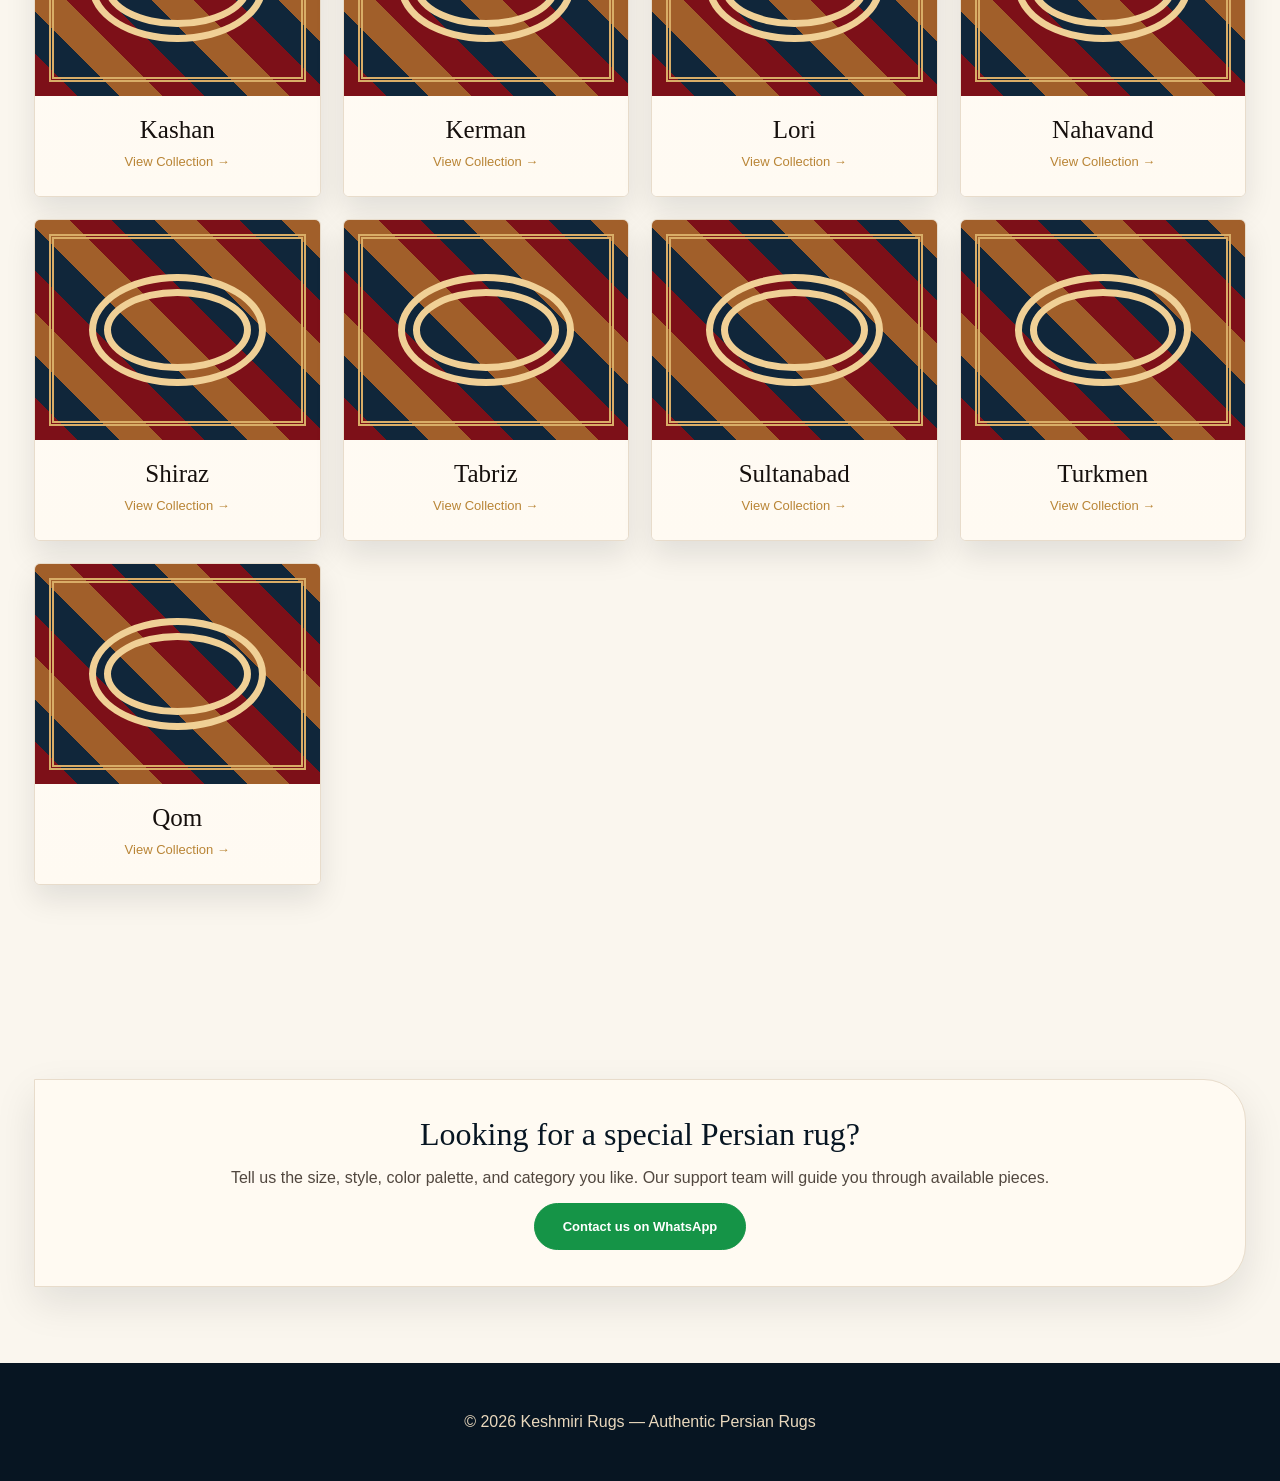
==== commit 4d7472c7: "Update homepage text" ====
--- a/index.html
+++ b/index.html
@@ -18,7 +18,7 @@
     <section class="hero">
       <div>
         <div class="eyebrow">Authentic Persian Handmade Rugs</div>
-        <h1>Authentic Persian <span style="color:#b98536">&</span><br>Keshmiri Rugs</h1>
+        <h1>Keshmiri Rugs</h1>
         <p>Discover the artistry of handwoven rugs, crafted by skilled artisans. Each piece tells a story of tradition, culture and timeless elegance.</p>
         <div class="btns">
           <a class="btn primary" href="#collections">See Categories</a>
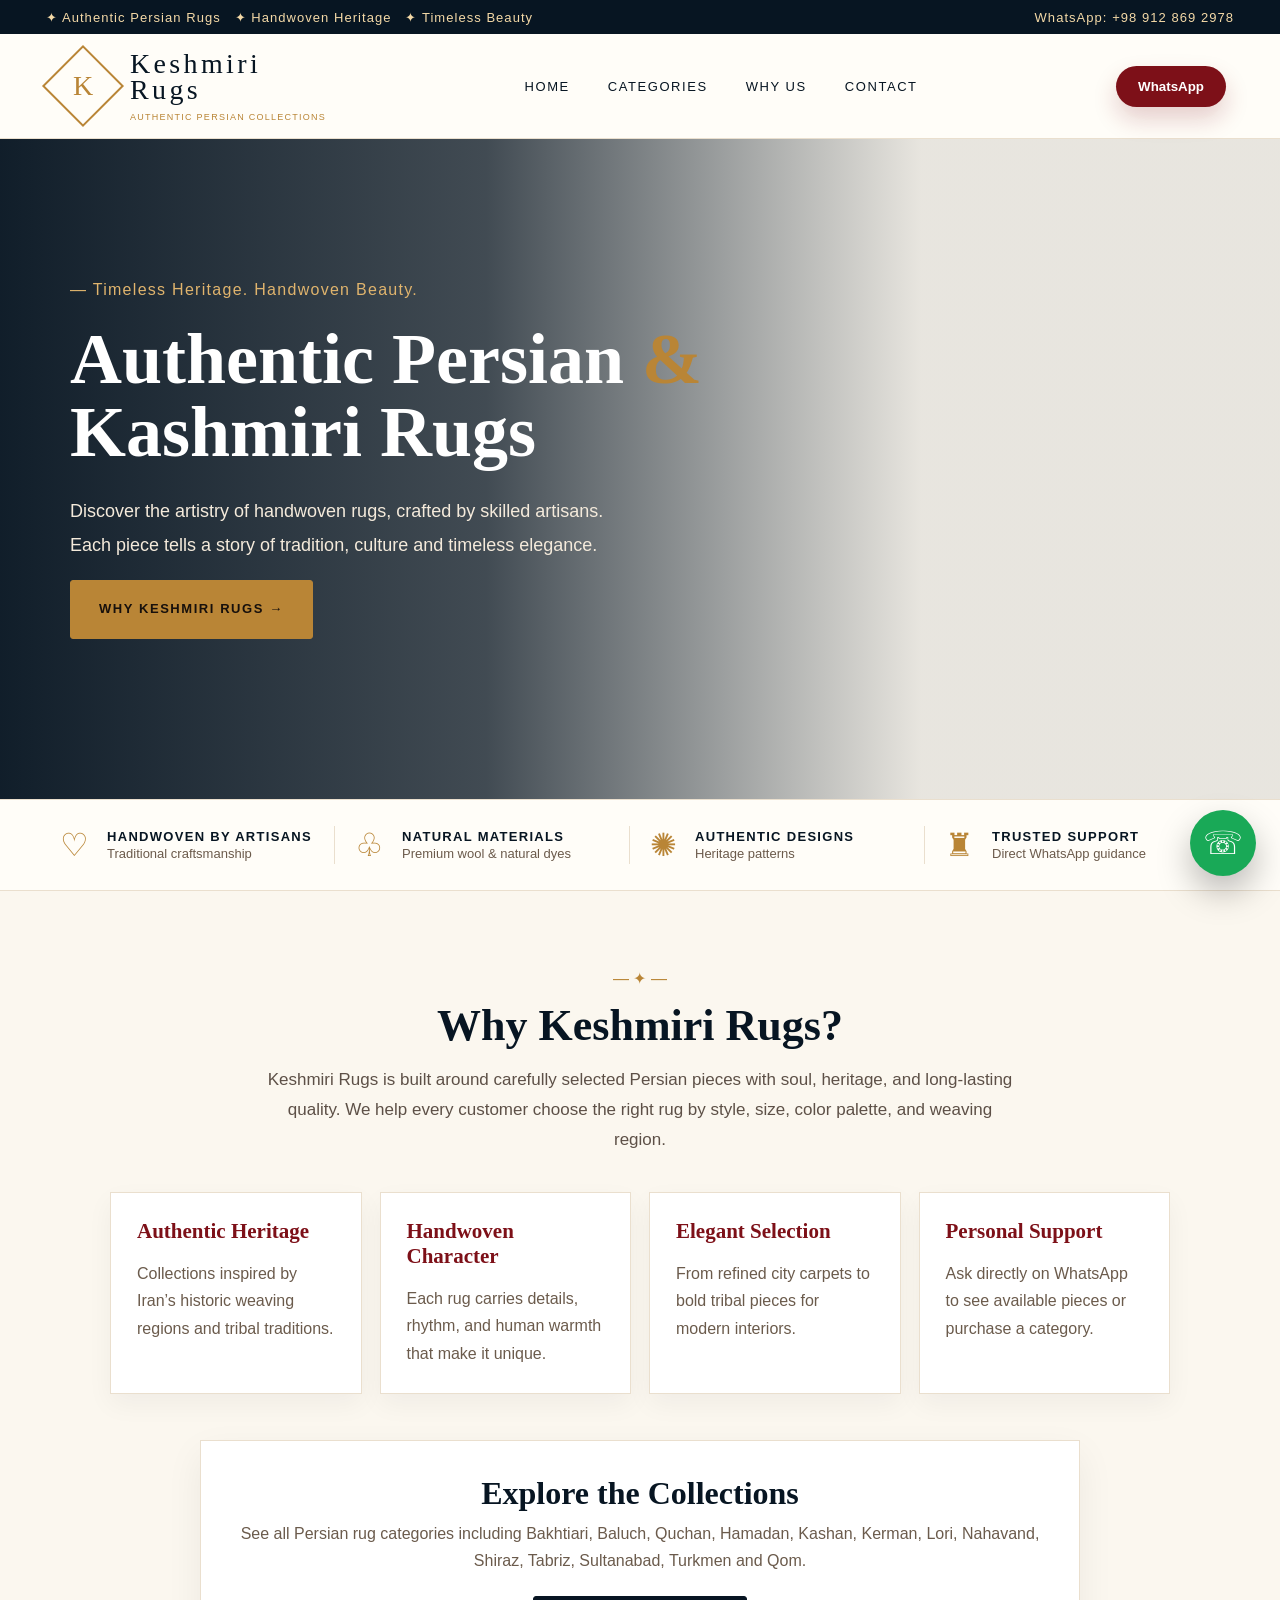
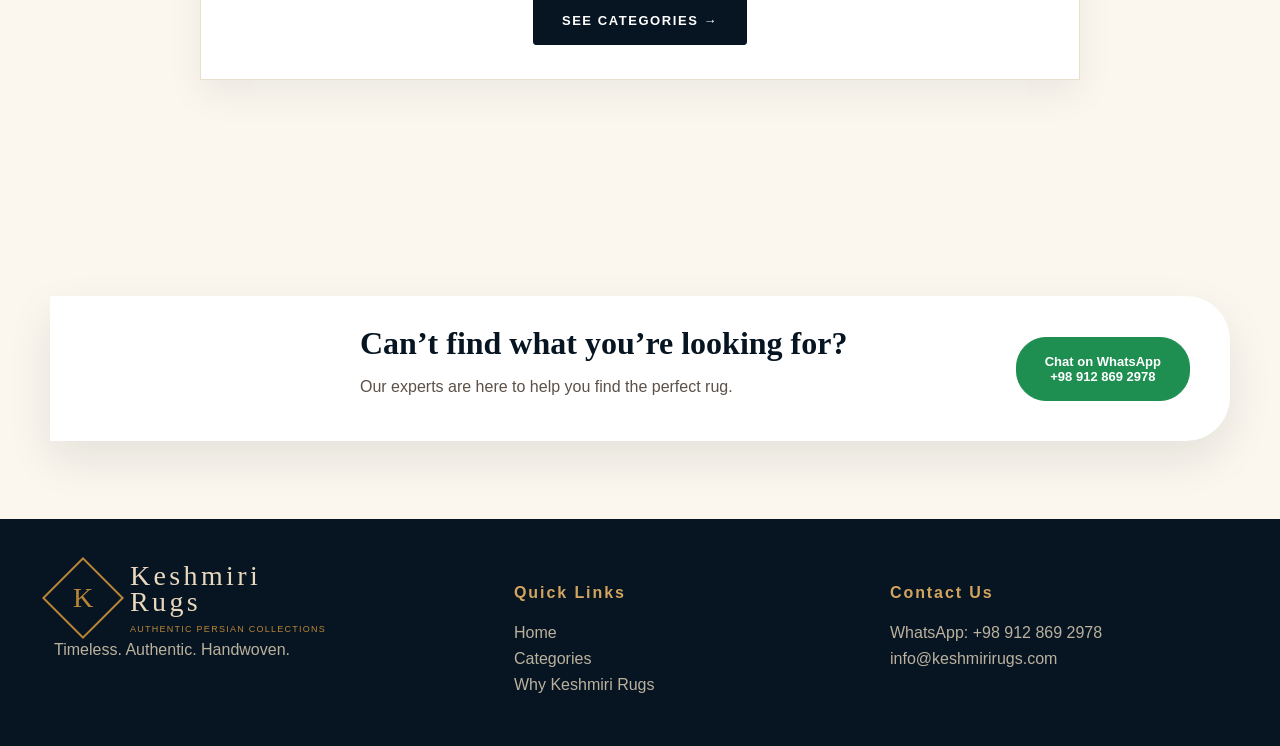
==== commit dd7371b6: "Implement new UI UX" ====
--- a/index.html
+++ b/index.html
@@ -1,164 +1,8 @@
-<!DOCTYPE html>
-<html lang="en">
-<head>
-  <meta charset="UTF-8"><meta name="viewport" content="width=device-width, initial-scale=1.0">
-  <title>Keshmiri Rugs | Authentic Persian Rugs</title>
-  <meta name="description" content="Explore authentic Persian rugs by Keshmiri Rugs. Bakhtiari, Baluch, Quchan, Hamadan, Kashan, Kerman, Lori, Nahavand, Shiraz, Tabriz, Sultanabad, Turkmen and Qom collections.">
-  <link rel="stylesheet" href="assets/style.css">
-</head>
-<body>
-  <div class="pattern-strip"></div>
-  <header class="topbar">
-    <nav class="nav">
-      <a class="brand" href="index.html"><img src="assets/logo.svg" alt="Keshmiri Rugs logo"><span>Keshmiri Rugs</span></a>
-      <div class="menu"><a href="#collections">Collections</a><a href="#about">About</a><a href="#contact">Contact</a></div>
-    </nav>
-  </header>
-  <main>
-    <section class="hero">
-      <div>
-        <div class="eyebrow">Authentic Persian Handmade Rugs</div>
-        <h1>Keshmiri Rugs</h1>
-        <p>Discover the artistry of handwoven rugs, crafted by skilled artisans. Each piece tells a story of tradition, culture and timeless elegance.</p>
-        <div class="btns">
-          <a class="btn primary" href="#collections">See Categories</a>
-          <button class="btn secondary" data-whatsapp data-category="Persian Rugs">Contact on WhatsApp</button>
-        </div>
-      </div>
-      <div class="hero-card">
-        <img src="assets/hero-rug.svg" alt="Traditional Persian rug illustration">
-        <div class="hero-badge">Persian heritage for modern homes</div>
-      </div>
-    </section>
-    <section class="section dark" id="about">
-      <div class="container center">
-        <h2></h2>
-        <p class="lead">Handwoven by artisans     Natural materials     Authentic designs     Secure & trusted</p>
-      </div>
-    </section>
-    <section class="section" id="collections">
-      <div class="container center">
-        <h2>Our Rug Collections</h2>
-        <p class="lead">Explore our collection of authentic Persian and Keshmiri rugs, each with its own unique heritage and design.</p>
-        <div class="grid">
-          
-    <article class="card">
-      <div class="rug-thumb"></div>
-      <div class="card-body">
-        <h3>Bakhtiari</h3>
-        <p>Bakhtiari rugs are among the most durable and distinctive Persian tribal carpets, celebrated for their bold geometric designs, excep...</p>
-        <a class="btn secondary" href="categories/bakhtiari.html">View Collection →</a>
-      </div>
-    </article>
-    <article class="card">
-      <div class="rug-thumb"></div>
-      <div class="card-body">
-        <h3>Baluch</h3>
-        <p>Baluch rugs are among the most distinctive tribal carpets of the Persian world, admired for intricate geometric patterns, rich dark ...</p>
-        <a class="btn secondary" href="categories/baluch.html">View Collection →</a>
-      </div>
-    </article>
-    <article class="card">
-      <div class="rug-thumb"></div>
-      <div class="card-body">
-        <h3>Quchan</h3>
-        <p>Quchan rugs are renowned for bold tribal aesthetics, exceptional wool quality, and strong Kurdish influence from northeastern Iran....</p>
-        <a class="btn secondary" href="categories/quchan.html">View Collection →</a>
-      </div>
-    </article>
-    <article class="card">
-      <div class="rug-thumb"></div>
-      <div class="card-body">
-        <h3>Hamadan</h3>
-        <p>Hamadan rugs are diverse and historically significant Persian village carpets, celebrated for durability, bold geometric designs, an...</p>
-        <a class="btn secondary" href="categories/hamadan.html">View Collection →</a>
-      </div>
-    </article>
-    <article class="card">
-      <div class="rug-thumb"></div>
-      <div class="card-body">
-        <h3>Kashan</h3>
-        <p>Kashan rugs are among the most iconic and prestigious Persian carpets, renowned for elegant floral designs, rich color palettes, and...</p>
-        <a class="btn secondary" href="categories/kashan.html">View Collection →</a>
-      </div>
-    </article>
-    <article class="card">
-      <div class="rug-thumb"></div>
-      <div class="card-body">
-        <h3>Kerman</h3>
-        <p>Kerman rugs are artistic and refined Persian carpets, celebrated for intricate floral patterns, luxurious wool, and extraordinary cr...</p>
-        <a class="btn secondary" href="categories/kerman.html">View Collection →</a>
-      </div>
-    </article>
-    <article class="card">
-      <div class="rug-thumb"></div>
-      <div class="card-body">
-        <h3>Lori</h3>
-        <p>Lori rugs are authentic and expressive tribal carpets, handwoven by Luri tribes in western and southwestern Iran....</p>
-        <a class="btn secondary" href="categories/lori.html">View Collection →</a>
-      </div>
-    </article>
-    <article class="card">
-      <div class="rug-thumb"></div>
-      <div class="card-body">
-        <h3>Nahavand</h3>
-        <p>Nahavand rugs are Persian village carpets known for durability, vibrant colors, and striking geometric patterns....</p>
-        <a class="btn secondary" href="categories/nahavand.html">View Collection →</a>
-      </div>
-    </article>
-    <article class="card">
-      <div class="rug-thumb"></div>
-      <div class="card-body">
-        <h3>Shiraz</h3>
-        <p>Shiraz rugs are celebrated tribal carpets of southern Iran, admired for bold geometric designs, rich natural colors, and strong noma...</p>
-        <a class="btn secondary" href="categories/shiraz.html">View Collection →</a>
-      </div>
-    </article>
-    <article class="card">
-      <div class="rug-thumb"></div>
-      <div class="card-body">
-        <h3>Tabriz</h3>
-        <p>Tabriz rugs are among the finest and most prestigious Persian carpets ever created, renowned for extraordinary craftsmanship and int...</p>
-        <a class="btn secondary" href="categories/tabriz.html">View Collection →</a>
-      </div>
-    </article>
-    <article class="card">
-      <div class="rug-thumb"></div>
-      <div class="card-body">
-        <h3>Sultanabad</h3>
-        <p>Sultanabad rugs are admired for grand scale patterns, elegant village character, and decorative Persian beauty suited to both classi...</p>
-        <a class="btn secondary" href="categories/sultanabad.html">View Collection →</a>
-      </div>
-    </article>
-    <article class="card">
-      <div class="rug-thumb"></div>
-      <div class="card-body">
-        <h3>Turkmen</h3>
-        <p>Turkmen rugs are recognizable tribal carpets admired for distinctive geometric motifs, rich red tones, and centuries-old weaving tra...</p>
-        <a class="btn secondary" href="categories/turkmen.html">View Collection →</a>
-      </div>
-    </article>
-    <article class="card">
-      <div class="rug-thumb"></div>
-      <div class="card-body">
-        <h3>Qom</h3>
-        <p>Qom rugs are among the most luxurious and valuable Persian carpets, renowned for silk construction, breathtaking detail, and excepti...</p>
-        <a class="btn secondary" href="categories/qom.html">View Collection →</a>
-      </div>
-    </article>
-        </div>
-      </div>
-    </section>
-    <section class="section" id="contact">
-      <div class="container cta">
-        <h2>Looking for a special Persian rug?</h2>
-        <p>Tell us the size, style, color palette, and category you like. Our support team will guide you through available pieces.</p>
-        <button class="btn whatsapp" data-whatsapp data-category="Persian Rugs">Contact us on WhatsApp</button>
-      </div>
-    </section>
-  </main>
-  <button class="floating-whatsapp" data-whatsapp data-category="Persian Rugs" aria-label="Contact on WhatsApp"></button>
-  <footer class="footer">© 2026 Keshmiri Rugs — Authentic Persian Rugs</footer>
-  <script src="assets/script.js"></script>
-</body>
-</html>+<!doctype html><html lang="en"><head><meta charset="utf-8"><meta name="viewport" content="width=device-width,initial-scale=1"><title>Keshmiri Rugs | Authentic Persian Rugs</title><link rel="stylesheet" href="assets/style.css"></head><body>
+<div class="topline"><span>✦ Authentic Persian Rugs &nbsp; ✦ Handwoven Heritage &nbsp; ✦ Timeless Beauty</span><span>WhatsApp: +98 912 869 2978</span></div>
+<header class="nav"><a class="logo" href="index.html"><div class="mark"><span>K</span></div><div class="logo-text">Keshmiri<br>Rugs<small>AUTHENTIC PERSIAN COLLECTIONS</small></div></a><nav class="menu"><a href="index.html">Home</a><a href="categories.html">Categories</a><a href="index.html#why">Why Us</a><a href="index.html#contact">Contact</a></nav><button class="whatsapp-top" data-wa data-category="Persian Rugs">WhatsApp</button></header>
+<section class="hero"><div class="hero-inner"><div class="eyebrow">— Timeless Heritage. Handwoven Beauty.</div><h1>Authentic Persian <span>&</span><br>Kashmiri Rugs</h1><p>Discover the artistry of handwoven rugs, crafted by skilled artisans. Each piece tells a story of tradition, culture and timeless elegance.</p><p><a class="btn gold" href="#why">Why Keshmiri Rugs →</a></p></div></section>
+<section class="features"><div class="feature"><div class="icon">♡</div><div><b>Handwoven by Artisans</b><span>Traditional craftsmanship</span></div></div><div class="feature"><div class="icon">♧</div><div><b>Natural Materials</b><span>Premium wool & natural dyes</span></div></div><div class="feature"><div class="icon">✺</div><div><b>Authentic Designs</b><span>Heritage patterns</span></div></div><div class="feature"><div class="icon">♜</div><div><b>Trusted Support</b><span>Direct WhatsApp guidance</span></div></div></section>
+<section class="section" id="why"><div class="why-only"><div class="orn">— ✦ —</div><h2>Why Keshmiri Rugs?</h2><p class="lead">Keshmiri Rugs is built around carefully selected Persian pieces with soul, heritage, and long-lasting quality. We help every customer choose the right rug by style, size, color palette, and weaving region.</p><div class="why-grid"><div class="why-item"><b>Authentic Heritage</b><p>Collections inspired by Iran’s historic weaving regions and tribal traditions.</p></div><div class="why-item"><b>Handwoven Character</b><p>Each rug carries details, rhythm, and human warmth that make it unique.</p></div><div class="why-item"><b>Elegant Selection</b><p>From refined city carpets to bold tribal pieces for modern interiors.</p></div><div class="why-item"><b>Personal Support</b><p>Ask directly on WhatsApp to see available pieces or purchase a category.</p></div></div></div><div class="see-categories-box"><h2 style="font-size:32px;margin-bottom:8px">Explore the Collections</h2><p>See all Persian rug categories including Bakhtiari, Baluch, Quchan, Hamadan, Kashan, Kerman, Lori, Nahavand, Shiraz, Tabriz, Sultanabad, Turkmen and Qom.</p><a class="btn dark" href="categories.html">See Categories →</a></div></section>
+<section class="section" id="contact"><div class="cta"><div class="cta-img"></div><div><h2>Can’t find what you’re looking for?</h2><p>Our experts are here to help you find the perfect rug.</p></div><button class="btn green" data-wa data-category="Persian Rugs">Chat on WhatsApp<br>+98 912 869 2978</button></div></section>
+<footer class="footer" id="contact"><div><div class="logo"><div class="mark"><span>K</span></div><div class="logo-text">Keshmiri<br>Rugs<small>AUTHENTIC PERSIAN COLLECTIONS</small></div></div><p>Timeless. Authentic. Handwoven.</p></div><div><h4>Quick Links</h4><a href="index.html">Home</a><a href="categories.html">Categories</a><a href="index.html#why">Why Keshmiri Rugs</a></div><div><h4>Contact Us</h4><p>WhatsApp: +98 912 869 2978</p><p>info@keshmirirugs.com</p></div></footer><button class="float" data-wa data-category="Persian Rugs">☏</button><script src="assets/script.js"></script></body></html>
--- a/assets/style.css
+++ b/assets/style.css
@@ -1,13 +1,23 @@
 
-:root{--ink:#071522;--gold:#b98536;--cream:#faf6ee;--paper:#fffaf2;--red:#7d1018;--line:#e8dccb;--muted:#6b5a4b;--green:#159447}*{box-sizing:border-box}html{scroll-behavior:smooth}body{margin:0;background:var(--cream);font-family:Inter,Arial,sans-serif;color:var(--ink)}a{text-decoration:none;color:inherit}.pattern-strip{height:34px;background:#071522;color:#e8c58b;display:flex;align-items:center;padding:0 42px;font-size:12px;letter-spacing:.12em}.pattern-strip:before{content:'✦ Authentic Persian Rugs  ✦  Handwoven Heritage  ✦  Timeless Beauty'}
-.topbar{position:sticky;top:0;z-index:10;background:rgba(255,250,242,.96);border-bottom:1px solid var(--line);backdrop-filter:blur(10px)}.nav{max-width:1320px;margin:auto;height:106px;padding:0 36px;display:flex;align-items:center;justify-content:space-between}.brand{display:flex;align-items:center;gap:12px}.brand img{width:210px;height:auto}.brand span{display:none}.menu{display:flex;gap:38px;text-transform:uppercase;font-size:13px;letter-spacing:.13em}.menu a{position:relative}.menu a:hover{color:var(--gold)}.menu a:first-child:after{content:'';position:absolute;left:0;right:0;bottom:-10px;height:2px;background:var(--gold)}
-.hero{min-height:610px;display:grid;grid-template-columns:1fr 1.15fr;align-items:center;gap:0;max-width:none;margin:0;padding:0 0 0 70px;background:linear-gradient(90deg,#fffaf2 0%,#fffaf2 36%,rgba(255,250,242,.3) 58%,rgba(255,250,242,0) 100%),url('hero-rug.svg') center/cover no-repeat}.eyebrow,.subtitle{color:var(--gold);font-size:14px;letter-spacing:.08em}.eyebrow:before{content:'— ';}.hero h1,h1{font-family:Georgia,serif;font-size:clamp(48px,6vw,76px);line-height:1.02;margin:20px 0 22px;color:#16100d;font-weight:400}.hero h1:after{content:''}.hero p,.intro{font-size:17px;line-height:1.9;color:#4f463f;max-width:540px}.hero-card{display:none}.btns{display:flex;gap:18px;margin-top:34px}.btn{display:inline-flex;align-items:center;justify-content:center;border:1px solid var(--gold);background:transparent;color:#16100d;padding:15px 28px;border-radius:3px;text-transform:uppercase;font-size:13px;letter-spacing:.12em;font-weight:700;cursor:pointer;transition:.25s}.btn.primary{background:var(--red);border-color:var(--red);color:#fff;box-shadow:0 12px 28px rgba(125,16,24,.25)}.btn.secondary{background:#fffaf2;color:#16100d}.btn.whatsapp{background:var(--green);border-color:var(--green);color:white;border-radius:30px;text-transform:none;letter-spacing:0}.btn:hover{transform:translateY(-2px)}
-.section{padding:76px 34px}.section.dark{background:#fffaf2;border-top:1px solid var(--line);border-bottom:1px solid var(--line);color:var(--ink);padding:32px 34px}.section.dark .container{display:grid;grid-template-columns:repeat(4,1fr);gap:24px;max-width:1260px}.section.dark h2{display:none}.section.dark .lead{display:contents}.section.dark .lead:before{content:'♡  Handwoven by Artisans';}.section.dark .lead:after{content:'✺  Authentic Designs';}.section.dark .lead,.section.dark .lead:before,.section.dark .lead:after{font-size:15px;color:#2c201a;text-transform:uppercase;letter-spacing:.09em}.container{max-width:1260px;margin:auto}.center{text-align:center}h2{font-family:Georgia,serif;font-size:clamp(34px,4vw,46px);font-weight:400;margin:0 0 12px}.lead{color:var(--muted);line-height:1.7;max-width:720px;margin:0 auto 42px}.grid{display:grid;grid-template-columns:repeat(4,1fr);gap:22px}.card{background:white;border:1px solid var(--line);box-shadow:0 14px 30px rgba(7,21,34,.10);overflow:hidden;border-radius:6px;transition:.25s}.card:hover{transform:translateY(-5px)}.rug-thumb{height:220px;background:repeating-linear-gradient(45deg,#7d1018 0 30px,#10263a 30px 60px,#a15f2a 60px 90px);position:relative}.rug-thumb:before{content:'';position:absolute;inset:14px;border:5px double #d9ad67}.rug-thumb:after{content:'';position:absolute;inset:54px;border-radius:50%;border:22px double #f0d096}.card-body{padding:20px;background:linear-gradient(#fffaf2ee,#fffaf2)}.card h3{font-family:Georgia,serif;font-size:25px;font-weight:400;margin:0 0 8px;color:#16100d}.card p{display:none}.card .btn{border:0;padding:0;color:var(--gold);background:none;text-transform:none;letter-spacing:0;font-weight:400}.footer{background:#071522;color:#e9d8bd;padding:50px;text-align:center}.page-hero{padding:80px 44px;background:linear-gradient(135deg,#071522,#18304a);color:white}.breadcrumb{color:#d6ad6a;text-transform:uppercase;letter-spacing:.12em;font-size:13px}.page-title{max-width:980px;margin:auto}.page-title h1{color:white;font-size:clamp(48px,6vw,72px)}.page-title p{font-size:19px;color:#efe0c8}.content{max-width:980px;margin:50px auto;padding:0 24px}.info-box{background:white;border:1px solid var(--line);padding:34px;margin-bottom:22px;box-shadow:0 12px 30px rgba(7,21,34,.08);border-radius:4px}.info-box h2{font-size:32px;color:var(--red)}.info-box p{line-height:1.85;color:#51473f;font-size:17px}.info-box ul{columns:2;line-height:1.9;color:#51473f}.cta{background:#fffaf2;border:1px solid var(--line);box-shadow:0 16px 40px rgba(7,21,34,.10);border-radius:0 42px 42px 0;padding:36px;text-align:center;margin-top:42px}.cta h2{font-size:32px}.cta p{color:#51473f}.floating-whatsapp{position:fixed;right:24px;bottom:24px;background:#20b15a;color:white;width:66px;height:66px;border-radius:50%;display:grid;place-items:center;font-size:30px;box-shadow:0 16px 34px #0004;z-index:30;border:3px solid #eaffef}.floating-whatsapp:before{content:'☏'}@media(max-width:900px){.menu{display:none}.nav{height:86px;padding:0 18px}.brand img{width:170px}.hero{grid-template-columns:1fr;padding:60px 24px;background:linear-gradient(90deg,rgba(255,250,242,.94),rgba(255,250,242,.78)),url('hero-rug.svg') center/cover}.grid{grid-template-columns:repeat(2,1fr)}.section.dark .container{grid-template-columns:1fr 1fr}}@media(max-width:560px){.pattern-strip{display:none}.grid,.section.dark .container{grid-template-columns:1fr}.hero h1{font-size:46px}.btns{flex-direction:column}.section{padding:50px 20px}.info-box ul{columns:1}}
-
-/* --- Final requested edits: correct brand, hover summaries, compact collection pages --- */
-.brand img{width:225px;max-width:48vw}.brand span{display:none!important}
-.card{position:relative}.card-body{position:relative;min-height:100px}.card p{display:block!important;position:absolute;left:0;right:0;bottom:0;min-height:100%;padding:18px 20px;margin:0;background:rgba(255,250,242,.96);color:#45372e;line-height:1.55;font-size:14px;opacity:0;transform:translateY(16px);transition:.28s ease;border-top:1px solid var(--line)}
-.card:hover p{opacity:1;transform:translateY(0)}.card:hover .card-body h3,.card:hover .card-body .btn{opacity:.12}.card .btn.secondary:after{content:'  '} 
-.page-hero.collection-hero{padding:0;background:linear-gradient(90deg,#071522 0%,#071522 45%,#11263a 100%);overflow:hidden}.collection-hero-inner{max-width:1320px;margin:auto;display:grid;grid-template-columns:1fr 470px;gap:54px;align-items:center;padding:70px 44px}.collection-hero h1{font-family:Georgia,serif;font-weight:400;font-size:clamp(48px,6vw,76px);line-height:1;margin:12px 0 18px;color:white}.collection-hero p{font-size:18px;line-height:1.75;color:#efe0c8;max-width:760px}.hero-rug-panel{height:420px;border:10px solid #fff7e8;border-radius:6px;background:repeating-linear-gradient(45deg,#7d1018 0 32px,#10263a 32px 64px,#a15f2a 64px 96px);position:relative;box-shadow:0 28px 70px rgba(0,0,0,.28);transform:rotate(2deg)}.hero-rug-panel:before{content:'';position:absolute;inset:22px;border:7px double #d9ad67}.hero-rug-panel:after{content:'';position:absolute;inset:86px;border-radius:50%;border:28px double #f0d096;background:rgba(125,16,24,.35)}
-.collection-content{max-width:1180px;margin:0 auto;padding:54px 24px 80px}.intro-panel{display:grid;grid-template-columns:1.2fr .8fr;gap:34px;align-items:start;margin-bottom:36px}.story-card{background:#fffaf2;border:1px solid var(--line);padding:36px;border-radius:4px;box-shadow:0 14px 35px rgba(7,21,34,.08)}.story-card h2,.compact-section h2{font-family:Georgia,serif;font-weight:400;color:var(--red);font-size:34px;margin:0 0 14px}.story-card p,.compact-section p{line-height:1.82;color:#51473f;font-size:17px}.quick-panel{background:#071522;color:#f4e7d2;padding:30px;border-radius:4px;box-shadow:0 14px 35px rgba(7,21,34,.16);position:sticky;top:128px}.quick-panel h3{font-family:Georgia,serif;font-size:28px;font-weight:400;margin:0 0 20px;color:white}.quick-list{display:grid;gap:12px}.quick-list span{display:block;border-bottom:1px solid rgba(217,173,103,.35);padding-bottom:11px;color:#e6d4b7}.compact-grid{display:grid;grid-template-columns:1fr 1fr;gap:24px}.compact-section{background:white;border:1px solid var(--line);padding:30px;border-radius:4px;box-shadow:0 12px 28px rgba(7,21,34,.07)}.chips{display:flex;flex-wrap:wrap;gap:10px;margin-top:18px}.chip{padding:9px 13px;border:1px solid #d9c7ad;background:#fffaf2;border-radius:999px;color:#4b3d33;font-size:14px}.collection-cta{margin-top:34px;background:linear-gradient(135deg,#fffaf2,#f2dfbd);border:1px solid var(--line);display:grid;grid-template-columns:1fr auto;align-items:center;gap:24px;padding:34px 38px;border-radius:0 44px 44px 0;box-shadow:0 18px 45px rgba(7,21,34,.11)}.collection-cta h2{font-family:Georgia,serif;font-weight:400;font-size:32px;margin:0 0 8px}.collection-cta p{margin:0;color:#5b5148;line-height:1.6}.content>.info-box,.content>.cta{display:none}
-@media(max-width:900px){.collection-hero-inner,.intro-panel,.compact-grid,.collection-cta{grid-template-columns:1fr}.hero-rug-panel{height:280px}.quick-panel{position:static}.collection-cta{border-radius:4px}.card p{position:static;opacity:1;transform:none;font-size:13px;padding:0;background:transparent;border:0;margin:8px 0 12px}.card:hover .card-body h3,.card:hover .card-body .btn{opacity:1}}
+:root{--ink:#071522;--cream:#fbf7ef;--paper:#fffdf8;--gold:#b98536;--red:#7d1018;--muted:#6b5b4c;--line:#eadfce;--green:#1f8f51}
+*{box-sizing:border-box}html{scroll-behavior:smooth}body{margin:0;background:var(--cream);font-family:Inter,Arial,sans-serif;color:var(--ink)}a{text-decoration:none;color:inherit}button{font-family:inherit}
+.topline{height:34px;background:var(--ink);color:#f4d9a7;display:flex;align-items:center;justify-content:space-between;padding:0 46px;font-size:13px;letter-spacing:.08em}
+.nav{height:105px;background:rgba(255,253,248,.96);display:flex;align-items:center;justify-content:space-between;padding:0 54px;border-bottom:1px solid var(--line);position:sticky;top:0;z-index:10;backdrop-filter:blur(12px)}
+.logo{display:flex;align-items:center;gap:18px}.mark{width:58px;height:58px;border:2px solid var(--gold);display:grid;place-items:center;transform:rotate(45deg);color:var(--gold);font-family:Georgia,serif;font-size:28px}.mark span{transform:rotate(-45deg)}
+.logo-text{font-family:Georgia,serif;font-size:28px;letter-spacing:.12em;line-height:.92}.logo-text small{display:block;font-family:Arial,sans-serif;font-size:9px;letter-spacing:.14em;color:var(--gold);margin-top:10px;text-transform:uppercase}
+.menu{display:flex;gap:38px;font-size:13px;letter-spacing:.12em;text-transform:uppercase}.menu a:hover{color:var(--gold)}
+.whatsapp-top{background:var(--red);color:white;padding:13px 22px;border:0;border-radius:28px;font-weight:700;box-shadow:0 12px 25px #7d101833;cursor:pointer}
+.hero{min-height:660px;background:linear-gradient(90deg,rgba(7,21,34,.96) 0%,rgba(7,21,34,.76) 38%,rgba(7,21,34,.08) 72%),url('assets/hero-rug.jpg');background-size:cover;background-position:center;display:flex;align-items:center;padding:80px 70px;color:white}
+.hero-inner{max-width:640px}.eyebrow{color:#e0b46d;letter-spacing:.08em;margin-bottom:24px}.hero h1{font-family:Georgia,serif;font-size:72px;line-height:1.02;margin:0 0 24px}.hero h1 span{color:var(--gold)}.hero p{font-size:18px;line-height:1.9;color:#f4eadb;max-width:545px}
+.btn{display:inline-flex;align-items:center;justify-content:center;gap:10px;border:1px solid var(--gold);padding:16px 28px;border-radius:3px;text-transform:uppercase;letter-spacing:.12em;font-size:13px;font-weight:700;cursor:pointer;transition:.25s}.btn:hover{transform:translateY(-2px)}.btn.gold{background:var(--gold);color:#17100c}.btn.dark{background:var(--ink);color:white;border-color:var(--ink)}.btn.green{background:var(--green);color:white;border-color:var(--green);border-radius:30px;text-transform:none;letter-spacing:0}
+.features{display:grid;grid-template-columns:repeat(4,1fr);background:var(--paper);border-bottom:1px solid var(--line);border-top:1px solid var(--line);padding:26px 60px;gap:20px}.feature{display:flex;gap:18px;align-items:center;border-right:1px solid var(--line)}.feature:last-child{border-right:0}.icon{font-size:32px;color:var(--gold)}.feature b{display:block;text-transform:uppercase;font-size:13px;letter-spacing:.1em}.feature span{font-size:13px;color:#6b5a4b}
+.section{padding:78px 44px}.center{text-align:center}.orn{color:var(--gold);margin-bottom:12px}h2{font-family:Georgia,serif;font-size:44px;margin:0 0 14px}.lead{color:#5d5047;line-height:1.75;max-width:760px;margin:0 auto 38px;font-size:17px}
+.why-only{max-width:1060px;margin:auto;text-align:center}.why-grid{display:grid;grid-template-columns:repeat(4,1fr);gap:18px;margin-top:36px;text-align:left}.why-item{background:white;border:1px solid var(--line);padding:26px;box-shadow:0 10px 25px #0715220c}.why-item b{font-family:Georgia,serif;font-size:21px;color:var(--red)}.why-item p{color:var(--muted);line-height:1.7;margin-bottom:0}
+.see-categories-box{max-width:880px;margin:46px auto 0;padding:34px;background:white;border:1px solid var(--line);box-shadow:0 14px 35px #07152210;text-align:center}.see-categories-box p{color:var(--muted);line-height:1.7;margin:0 0 22px}
+.collections-hero{padding:76px 44px;text-align:center;background:linear-gradient(#fffdf8,#fbf7ef)}.grid{display:grid;grid-template-columns:repeat(4,1fr);gap:24px;max-width:1240px;margin:0 auto 60px}.card{position:relative;background:white;border:1px solid var(--line);box-shadow:0 14px 30px #07152212;overflow:hidden;min-height:330px}.card-img{height:245px;background:url('assets/rug-thumb.jpg') center/cover}.card-body{padding:20px;background:linear-gradient(#fffdf8ee,#fffdf8)}.card h3{font-family:Georgia,serif;font-size:25px;margin:0 0 8px}.card a{color:var(--gold);font-size:14px}.card-summary{position:absolute;inset:0;background:linear-gradient(180deg,rgba(7,21,34,.82),rgba(125,16,24,.92));color:white;padding:28px;display:flex;flex-direction:column;justify-content:flex-end;opacity:0;transform:translateY(8px);transition:.25s}.card:hover .card-summary{opacity:1;transform:translateY(0)}.card-summary h3{color:white}.card-summary p{line-height:1.7;color:#fff2df}
+.cta{margin-top:60px;background:white;border-radius:0 44px 44px 0;display:grid;grid-template-columns:280px 1fr auto;align-items:center;gap:30px;box-shadow:0 18px 45px #07152218;overflow:hidden;max-width:1180px;margin-left:auto;margin-right:auto}.cta-img{height:145px;background:url('assets/rug-thumb.jpg') center/cover}.cta h2{font-size:32px;margin:0}.cta p{color:#5b5148}.cta .btn{margin-right:40px}
+.footer{background:#071522;color:#e9d8bd;padding:44px 54px;display:grid;grid-template-columns:1.25fr 1fr 1fr;gap:40px}.footer h4{color:#d3a45d;letter-spacing:.12em}.footer a,.footer p{display:block;color:#e9d8bdcc;margin:8px 0}.float{position:fixed;right:24px;bottom:24px;background:#19a957;color:white;width:66px;height:66px;border:0;border-radius:50%;display:grid;place-items:center;font-size:32px;box-shadow:0 16px 34px #0004;z-index:20;cursor:pointer}
+.page-hero{min-height:460px;background:linear-gradient(90deg,rgba(7,21,34,.95),rgba(7,21,34,.65),rgba(7,21,34,.18)),url('../assets/rug-main.jpg');background-size:cover;background-position:center;display:flex;align-items:end;color:white;padding:60px 54px}.page-hero-inner{max-width:920px}.breadcrumb{color:#d9aa62;letter-spacing:.14em;text-transform:uppercase;font-size:12px;margin-bottom:18px}.page-hero h1{font-family:Georgia,serif;font-size:70px;margin:0 0 16px}.page-hero p{font-size:20px;max-width:760px;line-height:1.75;color:#f2e5cf}
+.cat-content{max-width:1180px;margin:0 auto;padding:60px 24px}.cat-layout{display:grid;grid-template-columns:1.05fr .95fr;gap:44px;align-items:start}.cat-photo{position:sticky;top:130px;background:white;border:1px solid var(--line);padding:12px;box-shadow:0 18px 45px #07152218}.cat-photo img{width:100%;display:block}.story{background:white;border:1px solid var(--line);padding:38px;box-shadow:0 14px 34px #07152210}.story h2{font-size:36px;color:var(--red)}.story p{line-height:1.85;color:#51473f;font-size:17px}
+.info-columns{display:grid;grid-template-columns:1fr 1fr;gap:18px;margin-top:24px}.mini{background:#fffaf2;border:1px solid var(--line);padding:22px}.mini h3{font-family:Georgia,serif;margin:0 0 12px;color:var(--red);font-size:24px}.mini ul{margin:0;padding-left:20px;color:#55483f;line-height:1.85}.cat-cta{margin-top:24px;background:linear-gradient(135deg,var(--ink),var(--red));color:white;padding:32px;display:flex;align-items:center;justify-content:space-between;gap:24px}.cat-cta h2{font-size:30px;margin-bottom:8px}.cat-cta p{color:#f8e9d5;margin:0}
+@media(max-width:950px){.menu{display:none}.hero{padding:55px 25px}.hero h1,.page-hero h1{font-size:48px}.grid,.features,.footer,.cat-layout,.why-grid{grid-template-columns:1fr 1fr}.cta{grid-template-columns:1fr}.cta .btn{margin:0 25px 30px}.feature{border:0}.cat-photo{position:static}.cat-cta{flex-direction:column;align-items:flex-start}}@media(max-width:620px){.topline{display:none}.nav{height:82px;padding:0 18px}.logo-text{font-size:20px}.whatsapp-top{display:none}.grid,.features,.footer,.cat-layout,.info-columns,.why-grid{grid-template-columns:1fr}.hero{min-height:560px}.section{padding:50px 20px}.page-hero{padding:45px 24px}.cat-content{padding:36px 18px}}
